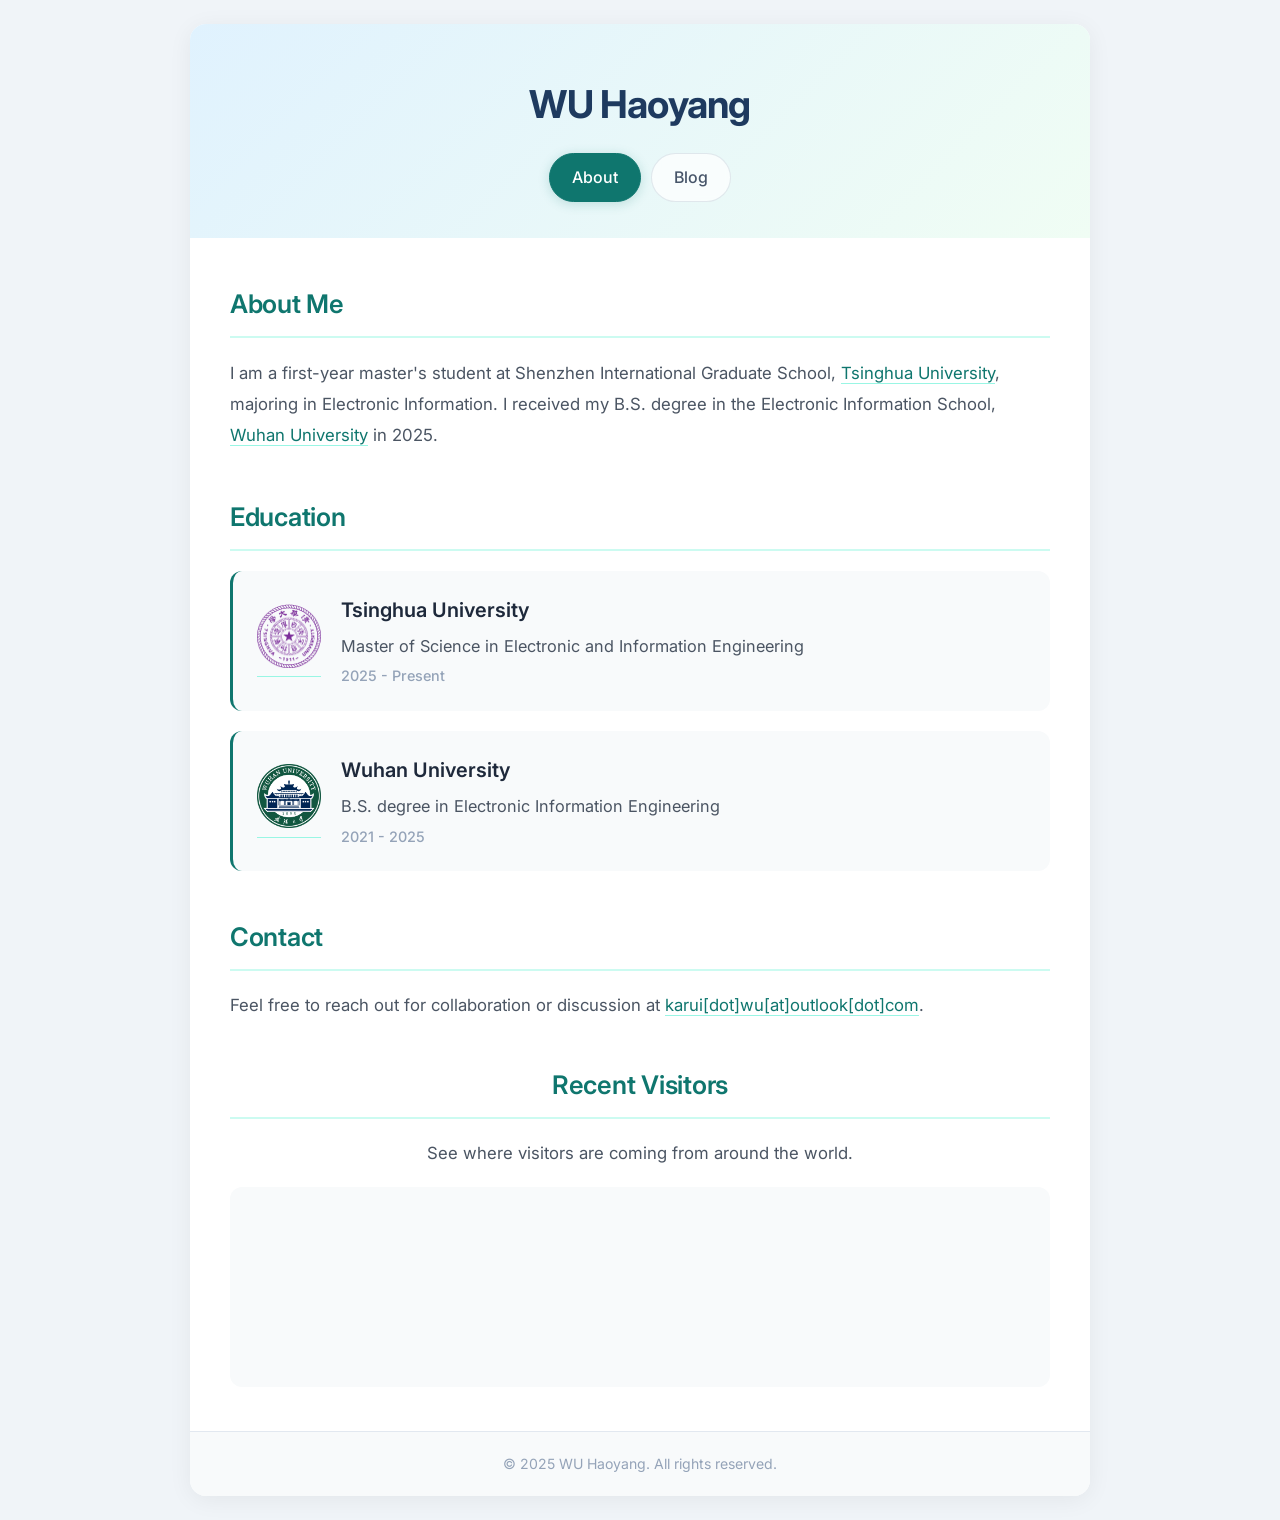
==== index.html @ d0c53f18 "Remove MISC page, fix visitor map to use map_v2.js Co-authored-by: KaruiWHY <136963146+KaruiWHY@user" ====
<!DOCTYPE html>
<html lang="en">
<head>
    <meta charset="UTF-8">
    <meta name="viewport" content="width=device-width, initial-scale=1.0">
    <meta name="description" content="WU Haoyang - Welcome to my website!">
    <title>WU Haoyang</title>
    <link rel="preconnect" href="https://fonts.googleapis.com">
    <link rel="preconnect" href="https://fonts.gstatic.com" crossorigin>
    <link href="https://fonts.googleapis.com/css2?family=Inter:wght@400;500;600;700&display=swap" rel="stylesheet">
    <link rel="stylesheet" href="styles.css">
</head>
<body>
    <div class="container">
        <header>
            <h1><a href="index.html" class="header-link">WU Haoyang</a></h1>
            <nav class="site-nav">
                <a href="index.html" class="active">About</a>
                <a href="blog.html">Blog</a>
            </nav>
        </header>

        <main>
            <section class="about">
                <h2>About Me</h2>
                <p>
                    I am a first-year master's student at Shenzhen International Graduate School, <a href="https://www.tsinghua.edu.cn/">Tsinghua University</a>, majoring in Electronic Information. 
                    I received my B.S. degree in the Electronic Information School, <a href="https://www.whu.edu.cn/">Wuhan University</a> in 2025.
                </p>
            </section>

            <section class="education">
                <h2>Education</h2>
                <div class="education-item">
                    <div class="edu-inner">
                        <a href="https://www.tsinghua.edu.cn/" target="_blank" rel="noopener noreferrer">
                            <img src="images/logo.png" alt="Tsinghua University logo" class="school-logo" />
                        </a>
                        <div class="edu-text">
                            <h3>Tsinghua University</h3>
                            <p class="degree">Master of Science in Electronic and Information Engineering</p>
                            <p class="date">2025 - Present</p>
                        </div>
                    </div>
                </div>
                <div class="education-item">
                    <div class="edu-inner">
                        <a href="https://www.whu.edu.cn/" target="_blank" rel="noopener noreferrer">
                            <img src="images/whu.png" alt="Wuhan University logo" class="school-logo" />
                        </a>
                        <div class="edu-text">
                            <h3>Wuhan University</h3>
                            <p class="degree">B.S. degree in Electronic Information Engineering</p>
                            <p class="date">2021 - 2025</p>
                        </div>
                    </div>
                </div>
            </section>

            <section class="contact">
                <h2>Contact</h2>
                <p>Feel free to reach out for collaboration or discussion at <a href="mailto:karui.wu@outlook.com">karui[dot]wu[at]outlook[dot]com</a>.</p>
            </section>

            <section class="visitor-map">
                <h2>Recent Visitors</h2>
                <p>See where visitors are coming from around the world.</p>
                <div class="map-container">
                    <script type="text/javascript" id="clustrmaps" src="//cdn.clustrmaps.com/map_v2.js?cl=ffffff&w=a&t=tt&d=EnGEj0zEbTMiQ1MwdxCOGHGLsCl2JYOJ3fNj7VDuNMI&co=0f766e&cmo=3acc3a&cmn=ff5353&ct=ffffff"></script>
                </div>
            </section>
        </main>

        <footer>
            <p>&copy; 2025 WU Haoyang. All rights reserved.</p>
        </footer>
    </div>
</body>
</html>
---- styles.css ----
/* Reset and base styles */
* {
    margin: 0;
    padding: 0;
    box-sizing: border-box;
}

body {
    font-family: 'Inter', 'Segoe UI', system-ui, -apple-system, sans-serif;
    line-height: 1.7;
    color: #374151;
    background: #f0f4f8;
    min-height: 100vh;
    padding: 24px;
}

.container {
    max-width: 900px;
    margin: 0 auto;
    background: #fff;
    border-radius: 16px;
    box-shadow: 0 4px 24px rgba(0, 0, 0, 0.06);
    overflow: hidden;
}

/* Header styles */
header {
    background: linear-gradient(135deg, #e0f2fe 0%, #f0fdf4 100%);
    color: #1e3a5f;
    padding: 48px 40px 36px;
    text-align: center;
}

header h1 {
    font-size: 2.4rem;
    margin-bottom: 8px;
    font-weight: 700;
    color: #1e3a5f;
    letter-spacing: -0.02em;
}

header .header-link {
    color: inherit;
    text-decoration: none;
}

/* Site navigation (header) */
.site-nav {
    margin-top: 16px;
    display: flex;
    gap: 10px;
    justify-content: center;
    align-items: center;
}

.site-nav a {
    display: inline-block;
    padding: 8px 18px;
    color: #475569;
    text-decoration: none;
    background: rgba(255,255,255,0.7);
    border: 1px solid rgba(148,163,184,0.25);
    border-radius: 999px;
    font-weight: 500;
    font-size: 0.95rem;
    transition: all 200ms ease;
    backdrop-filter: blur(4px);
}

.site-nav a:hover,
.site-nav a:focus {
    background: #fff;
    color: #0f766e;
    border-color: #99f6e4;
    box-shadow: 0 2px 8px rgba(15,118,110,0.1);
}

/* Active page style */
.site-nav a.active {
    background: #0f766e;
    color: #fff;
    border-color: #0f766e;
    box-shadow: 0 2px 12px rgba(15,118,110,0.2);
}

/* Make nav buttons a bit larger on wider screens */
@media (min-width: 900px) {
    .site-nav a {
        padding: 10px 22px;
        font-size: 1rem;
    }
}

header .subtitle {
    font-size: 1.1rem;
    color: #64748b;
}

/* Main content styles */
main {
    padding: 44px 40px;
}

section {
    margin-bottom: 44px;
}

section:last-child {
    margin-bottom: 0;
}

h2 {
    color: #0f766e;
    font-size: 1.6rem;
    margin-bottom: 20px;
    padding-bottom: 10px;
    border-bottom: 2px solid #ccfbf1;
    font-weight: 600;
    letter-spacing: -0.01em;
}

/* Links */
main a {
    color: #0f766e;
    text-decoration: none;
    border-bottom: 1px solid #99f6e4;
    transition: border-color 200ms ease, color 200ms ease;
}

main a:hover {
    color: #115e59;
    border-bottom-color: #0f766e;
}

/* About section */
.about p {
    font-size: 1.05rem;
    line-height: 1.85;
    color: #4b5563;
}

/* Education section */
.education-item {
    margin-bottom: 20px;
    padding: 22px 24px;
    background: #f8fafb;
    border-radius: 12px;
    border-left: 3px solid #0f766e;
    transition: box-shadow 200ms ease;
}

.education-item:hover {
    box-shadow: 0 2px 12px rgba(0,0,0,0.05);
}

.education-item:last-child {
    margin-bottom: 0;
}

.education-item h3 {
    color: #1e293b;
    font-size: 1.25rem;
    margin-bottom: 6px;
    font-weight: 600;
}

.education-item .degree {
    font-size: 1.02rem;
    color: #4b5563;
    margin-bottom: 4px;
}

.education-item .date {
    color: #94a3b8;
    font-size: 0.9rem;
    font-style: normal;
    font-weight: 500;
}

/* Layout for logo + text inside each education item */
.education-item .edu-inner {
    display: flex;
    align-items: center;
    gap: 20px;
}

.school-logo {
    width: 64px;
    height: 64px;
    object-fit: contain;
    border-radius: 10px;
    background: transparent;
    flex-shrink: 0;
}

/* Blog styles */
.blog .post {
    margin-bottom: 20px;
    padding: 22px 24px;
    background: #f8fafb;
    border-radius: 12px;
    border: 1px solid #e2e8f0;
    transition: box-shadow 200ms ease;
}

.blog .post:hover {
    box-shadow: 0 2px 12px rgba(0,0,0,0.05);
}

.post-title {
    font-size: 1.2rem;
    margin-bottom: 6px;
    font-weight: 600;
    color: #1e293b;
}

.post-date {
    color: #94a3b8;
    font-size: 0.88rem;
    margin-bottom: 12px;
    font-weight: 500;
}

.post-content {
    color: #4b5563;
    margin-bottom: 12px;
    line-height: 1.75;
}

.read-more {
    background: #0f766e;
    color: #fff;
    border: none;
    padding: 8px 16px;
    border-radius: 8px;
    cursor: pointer;
    font-size: 0.9rem;
    font-weight: 500;
    transition: background 200ms ease, box-shadow 200ms ease;
}

.read-more:hover {
    background: #115e59;
    box-shadow: 0 2px 8px rgba(15,118,110,0.2);
}

.post-full {
    margin-top: 14px;
    color: #374151;
    line-height: 1.75;
}

.edu-text h3 {
    margin-bottom: 6px;
}

/* Responsive tweaks */
@media (max-width: 480px) {
    .education-item .edu-inner {
        gap: 12px;
    }

    .school-logo {
        width: 48px;
        height: 48px;
    }
}

/* Contact section */
.contact p {
    font-size: 1.05rem;
    color: #4b5563;
}

/* Visitor map section */
.visitor-map {
    text-align: center;
}

.visitor-map p {
    font-size: 1.05rem;
    color: #4b5563;
    margin-bottom: 20px;
}

.map-container {
    display: flex;
    justify-content: center;
    align-items: center;
    padding: 16px;
    background: #f8fafb;
    border-radius: 12px;
    min-height: 200px;
}

/* Footer styles */
footer {
    background: #f8fafb;
    padding: 20px 40px;
    text-align: center;
    color: #94a3b8;
    font-size: 0.88rem;
    border-top: 1px solid #e2e8f0;
}

/* Responsive design */
@media (max-width: 768px) {
    body {
        padding: 12px;
    }

    header {
        padding: 36px 20px 28px;
    }

    header h1 {
        font-size: 1.9rem;
    }

    header .subtitle {
        font-size: 1rem;
    }

    main {
        padding: 28px 20px;
    }

    h2 {
        font-size: 1.4rem;
    }

    footer {
        padding: 18px 20px;
    }
}

@media (max-width: 480px) {
    header h1 {
        font-size: 1.6rem;
    }

    h2 {
        font-size: 1.25rem;
    }

    .about p,
    .contact p,
    .education-item .degree {
        font-size: 1rem;
    }
}
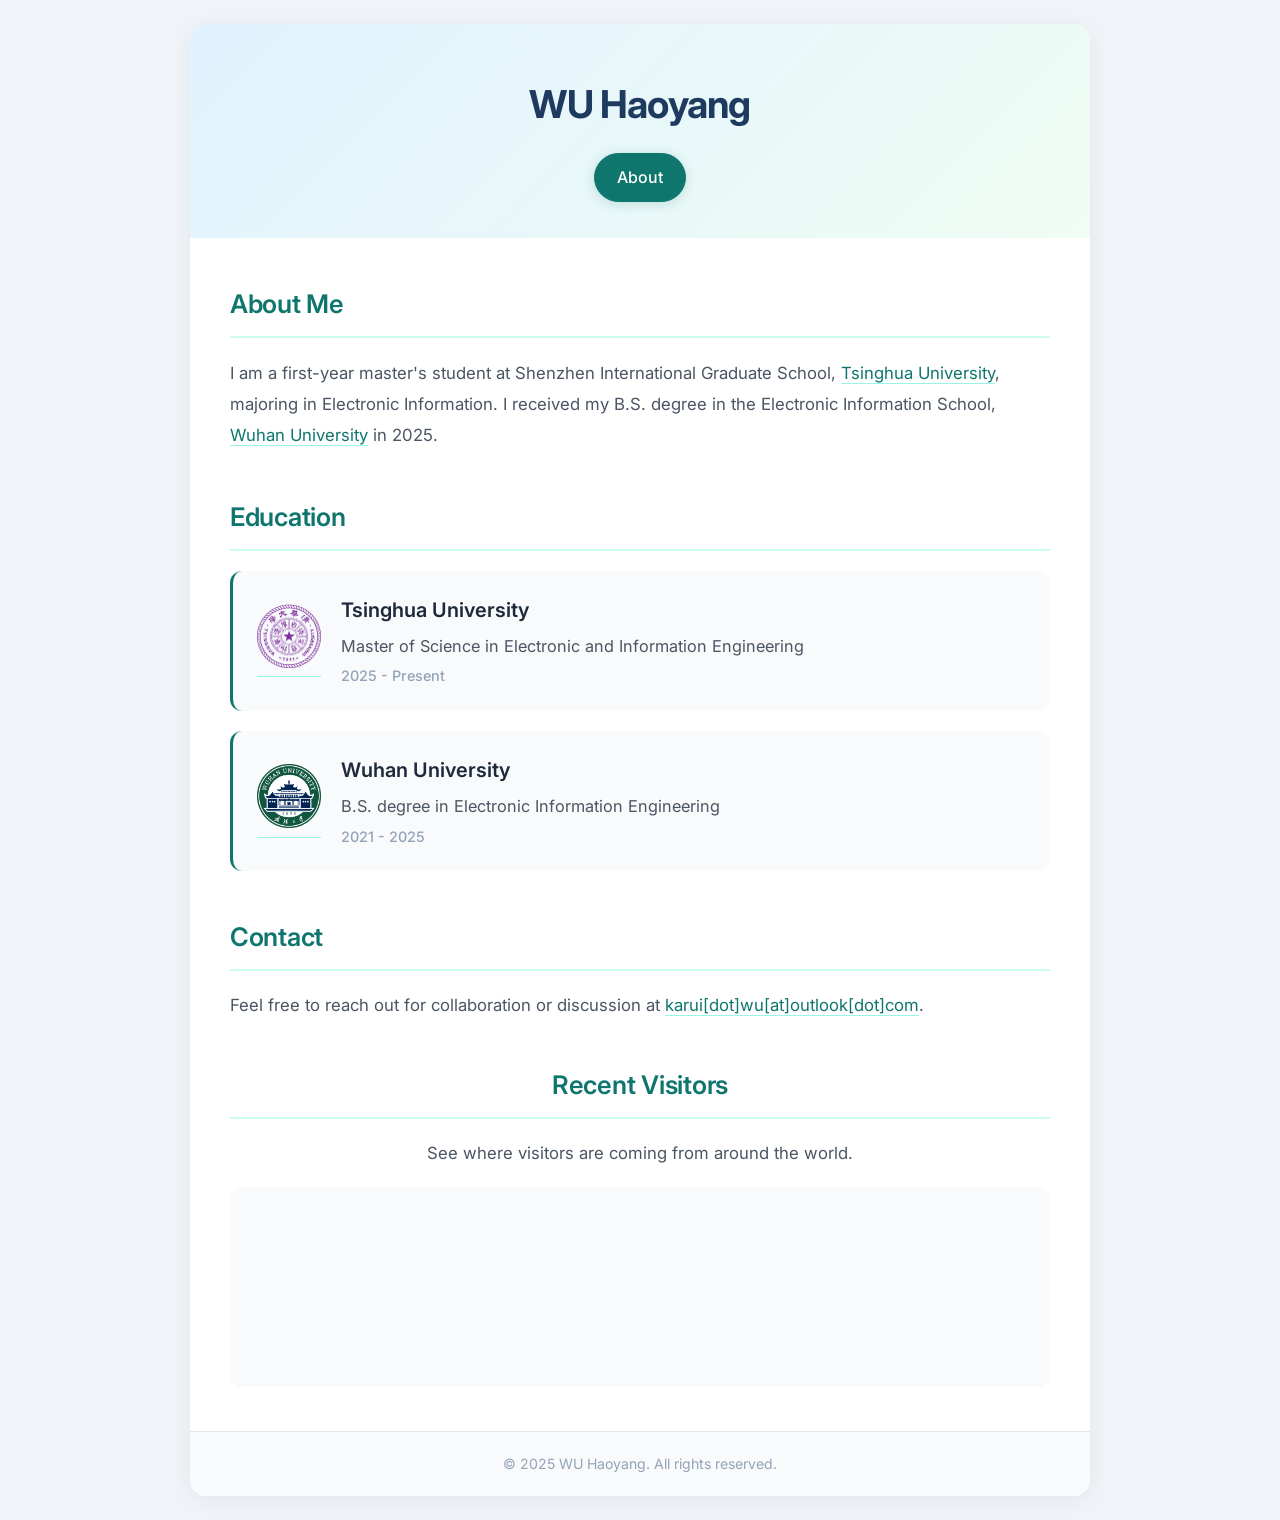
==== commit 30dd021b: "Comment out Blog link in navigation" ====
--- a/index.html
+++ b/index.html
@@ -16,7 +16,7 @@
             <h1><a href="index.html" class="header-link">WU Haoyang</a></h1>
             <nav class="site-nav">
                 <a href="index.html" class="active">About</a>
-                <a href="blog.html">Blog</a>
+                <!-- <a href="blog.html">Blog</a> -->
             </nav>
         </header>
 
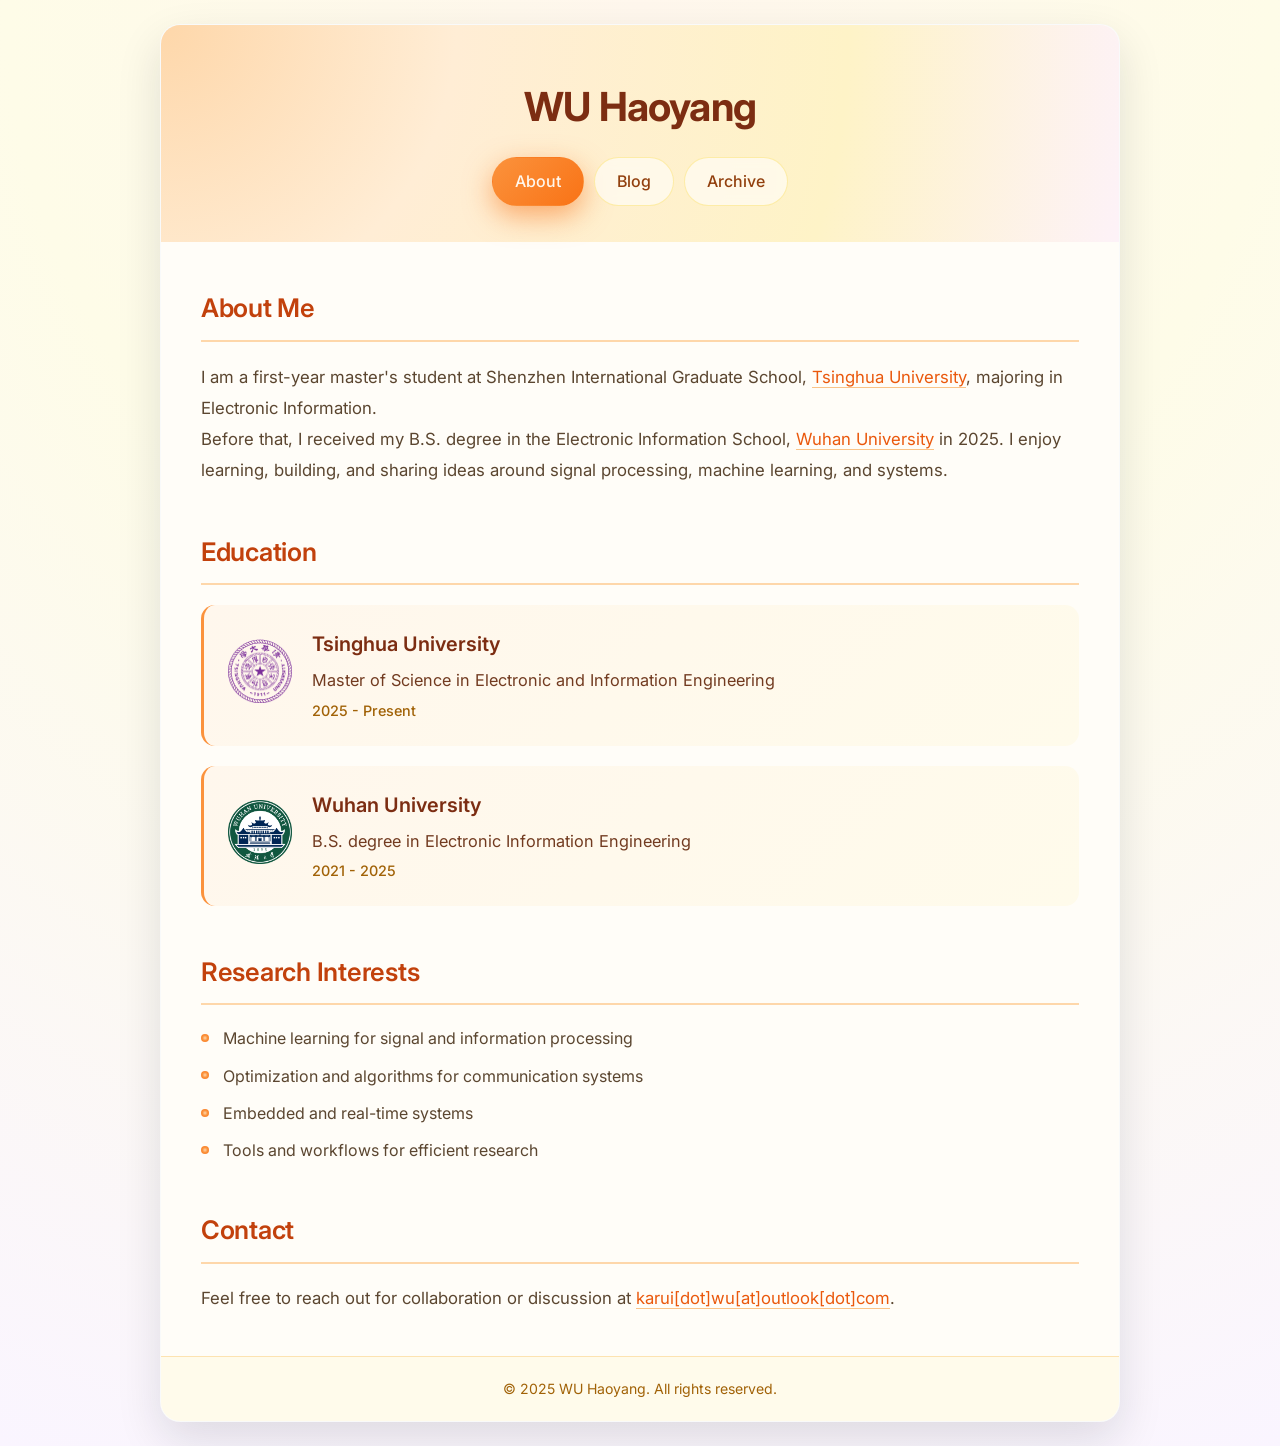
==== commit 5debcd82: "New style" ====
--- a/index.html
+++ b/index.html
@@ -3,7 +3,10 @@
 <head>
     <meta charset="UTF-8">
     <meta name="viewport" content="width=device-width, initial-scale=1.0">
-    <meta name="description" content="WU Haoyang - Welcome to my website!">
+    <meta name="description" content="WU Haoyang - personal homepage and blog, including education, research interests and notes.">
+    <meta name="keywords" content="WU Haoyang, Wu Haoyang, Tsinghua University, Wuhan University, electronic information, blog, research, notes">
+    <meta name="robots" content="index,follow">
+    <link rel="canonical" href="https://karuiwhy.github.io/">
     <title>WU Haoyang</title>
     <link rel="preconnect" href="https://fonts.googleapis.com">
     <link rel="preconnect" href="https://fonts.gstatic.com" crossorigin>
@@ -15,8 +18,9 @@
         <header>
             <h1><a href="index.html" class="header-link">WU Haoyang</a></h1>
             <nav class="site-nav">
-                <a href="index.html" class="active">About</a>
-                <!-- <a href="blog.html">Blog</a> -->
+                <a href="index.html">About</a>
+                <a href="blog.html">Blog</a>
+                <a href="#projects">Archive</a>
             </nav>
         </header>
 
@@ -24,8 +28,10 @@
             <section class="about">
                 <h2>About Me</h2>
                 <p>
-                    I am a first-year master's student at Shenzhen International Graduate School, <a href="https://www.tsinghua.edu.cn/">Tsinghua University</a>, majoring in Electronic Information. 
-                    I received my B.S. degree in the Electronic Information School, <a href="https://www.whu.edu.cn/">Wuhan University</a> in 2025.
+                    I am a first-year master's student at Shenzhen International Graduate School, <a href="https://www.tsinghua.edu.cn/">Tsinghua University</a>, majoring in Electronic Information.
+                </p>
+                <p>
+                    Before that, I received my B.S. degree in the Electronic Information School, <a href="https://www.whu.edu.cn/">Wuhan University</a> in 2025. I enjoy learning, building, and sharing ideas around signal processing, machine learning, and systems.
                 </p>
             </section>
 
@@ -33,7 +39,7 @@
                 <h2>Education</h2>
                 <div class="education-item">
                     <div class="edu-inner">
-                        <a href="https://www.tsinghua.edu.cn/" target="_blank" rel="noopener noreferrer">
+                        <a href="https://www.tsinghua.edu.cn/" target="_blank" rel="noopener noreferrer" class="logo-link">
                             <img src="images/logo.png" alt="Tsinghua University logo" class="school-logo" />
                         </a>
                         <div class="edu-text">
@@ -45,7 +51,7 @@
                 </div>
                 <div class="education-item">
                     <div class="edu-inner">
-                        <a href="https://www.whu.edu.cn/" target="_blank" rel="noopener noreferrer">
+                        <a href="https://www.whu.edu.cn/" target="_blank" rel="noopener noreferrer" class="logo-link">
                             <img src="images/whu.png" alt="Wuhan University logo" class="school-logo" />
                         </a>
                         <div class="edu-text">
@@ -57,17 +63,19 @@
                 </div>
             </section>
 
+            <section class="research">
+                <h2>Research Interests</h2>
+                <ul class="research-list">
+                    <li>Machine learning for signal and information processing</li>
+                    <li>Optimization and algorithms for communication systems</li>
+                    <li>Embedded and real-time systems</li>
+                    <li>Tools and workflows for efficient research</li>
+                </ul>
+            </section>
+
             <section class="contact">
                 <h2>Contact</h2>
                 <p>Feel free to reach out for collaboration or discussion at <a href="mailto:karui.wu@outlook.com">karui[dot]wu[at]outlook[dot]com</a>.</p>
-            </section>
-
-            <section class="visitor-map">
-                <h2>Recent Visitors</h2>
-                <p>See where visitors are coming from around the world.</p>
-                <div class="map-container">
-                    <script type="text/javascript" id="clustrmaps" src="//cdn.clustrmaps.com/map_v2.js?cl=ffffff&w=a&t=tt&d=EnGEj0zEbTMiQ1MwdxCOGHGLsCl2JYOJ3fNj7VDuNMI&co=0f766e&cmo=3acc3a&cmn=ff5353&ct=ffffff"></script>
-                </div>
             </section>
         </main>
 
@@ -75,5 +83,21 @@
             <p>&copy; 2025 WU Haoyang. All rights reserved.</p>
         </footer>
     </div>
+    <script>
+    // Highlight active header nav link based on current filename
+    (function(){
+        try{
+            const links = document.querySelectorAll('.site-nav a');
+            const current = (location.pathname.split('/').pop() || 'index.html').toLowerCase();
+            links.forEach(a => {
+                const href = (a.getAttribute('href') || '').split('/').pop().toLowerCase();
+                if (!href) return;
+                if (href === current || (href === 'index.html' && (current === '' || current === 'index.html'))) {
+                    a.classList.add('active');
+                }
+            });
+        }catch(e){/* ignore */}
+    })();
+    </script>
 </body>
 </html>
--- a/styles.css
+++ b/styles.css
@@ -8,34 +8,35 @@
 body {
     font-family: 'Inter', 'Segoe UI', system-ui, -apple-system, sans-serif;
     line-height: 1.7;
-    color: #374151;
-    background: #f0f4f8;
+    color: #3f3a37;
+    background: radial-gradient(circle at top, #fff7ed 0%, #fefce8 40%, #faf5ff 100%);
     min-height: 100vh;
     padding: 24px;
 }
 
 .container {
-    max-width: 900px;
+    max-width: 960px;
     margin: 0 auto;
-    background: #fff;
-    border-radius: 16px;
-    box-shadow: 0 4px 24px rgba(0, 0, 0, 0.06);
+    background: #fffdf8;
+    border-radius: 20px;
+    box-shadow: 0 18px 45px rgba(15, 23, 42, 0.12);
     overflow: hidden;
+    border: 1px solid rgba(248, 250, 252, 0.8);
 }
 
 /* Header styles */
 header {
-    background: linear-gradient(135deg, #e0f2fe 0%, #f0fdf4 100%);
-    color: #1e3a5f;
+    background: radial-gradient(circle at top left, #fed7aa 0%, #ffedd5 30%, #fef3c7 70%, #fdf2f8 100%);
+    color: #7c2d12;
     padding: 48px 40px 36px;
     text-align: center;
 }
 
 header h1 {
-    font-size: 2.4rem;
+    font-size: 2.5rem;
     margin-bottom: 8px;
     font-weight: 700;
-    color: #1e3a5f;
+    color: #7c2d12;
     letter-spacing: -0.02em;
 }
 
@@ -56,31 +57,32 @@
 .site-nav a {
     display: inline-block;
     padding: 8px 18px;
-    color: #475569;
+    color: #92400e;
     text-decoration: none;
-    background: rgba(255,255,255,0.7);
-    border: 1px solid rgba(148,163,184,0.25);
+    background: rgba(255, 252, 245, 0.7);
+    border: 1px solid rgba(253, 230, 138, 0.7);
     border-radius: 999px;
     font-weight: 500;
     font-size: 0.95rem;
-    transition: all 200ms ease;
-    backdrop-filter: blur(4px);
+    transition: transform 160ms ease, box-shadow 160ms ease, background-color 160ms ease, color 160ms ease, border-color 160ms ease;
+    backdrop-filter: blur(6px);
 }
 
 .site-nav a:hover,
 .site-nav a:focus {
-    background: #fff;
-    color: #0f766e;
-    border-color: #99f6e4;
-    box-shadow: 0 2px 8px rgba(15,118,110,0.1);
+    background: #fef3c7;
+    color: #c2410c;
+    border-color: #fdba74;
+    box-shadow: 0 8px 20px rgba(248, 171, 88, 0.35);
+    transform: translateY(-1px);
 }
 
 /* Active page style */
 .site-nav a.active {
-    background: #0f766e;
-    color: #fff;
-    border-color: #0f766e;
-    box-shadow: 0 2px 12px rgba(15,118,110,0.2);
+    background: linear-gradient(135deg, #fb923c, #f97316);
+    color: #fff7ed;
+    border-color: transparent;
+    box-shadow: 0 10px 28px rgba(248, 113, 22, 0.55);
 }
 
 /* Make nav buttons a bit larger on wider screens */
@@ -110,47 +112,84 @@
 }
 
 h2 {
-    color: #0f766e;
+    color: #c2410c;
     font-size: 1.6rem;
     margin-bottom: 20px;
     padding-bottom: 10px;
-    border-bottom: 2px solid #ccfbf1;
+    border-bottom: 2px solid #fed7aa;
     font-weight: 600;
     letter-spacing: -0.01em;
 }
 
 /* Links */
 main a {
-    color: #0f766e;
+    color: #ea580c;
     text-decoration: none;
-    border-bottom: 1px solid #99f6e4;
-    transition: border-color 200ms ease, color 200ms ease;
+    border-bottom: 1px solid rgba(248, 171, 88, 0.7);
+    transition: border-color 200ms ease, color 200ms ease, background-color 200ms ease;
 }
 
 main a:hover {
-    color: #115e59;
-    border-bottom-color: #0f766e;
+    color: #c2410c;
+    border-bottom-color: #ea580c;
+    background-color: rgba(254, 243, 199, 0.7);
+}
+
+/* Logo links (around university logos) should not have an underline line */
+.logo-link {
+    border-bottom: none;
+}
+
+.logo-link:hover {
+    border-bottom: none;
+    background-color: transparent;
 }
 
 /* About section */
 .about p {
     font-size: 1.05rem;
     line-height: 1.85;
-    color: #4b5563;
+    color: #5b4630;
+}
+
+/* Research section */
+.research-list {
+    list-style: none;
+    padding-left: 0;
+}
+
+.research-list li {
+    position: relative;
+    padding-left: 22px;
+    margin-bottom: 10px;
+    color: #5b4630;
+}
+
+.research-list li::before {
+    content: '';
+    position: absolute;
+    left: 0;
+    top: 0.55em;
+    width: 8px;
+    height: 8px;
+    border-radius: 999px;
+    background: radial-gradient(circle at center, #fed7aa 0%, #fb923c 45%, #f97316 100%);
 }
 
 /* Education section */
 .education-item {
     margin-bottom: 20px;
     padding: 22px 24px;
-    background: #f8fafb;
-    border-radius: 12px;
-    border-left: 3px solid #0f766e;
-    transition: box-shadow 200ms ease;
+    background: linear-gradient(135deg, #fff7ed, #fffbeb);
+    border-radius: 14px;
+    border-left: 3px solid #fb923c;
+    transition: box-shadow 200ms ease, transform 160ms ease, border-color 200ms ease;
 }
 
 .education-item:hover {
-    box-shadow: 0 2px 12px rgba(0,0,0,0.05);
+    box-shadow: 0 12px 28px rgba(248, 171, 88, 0.28);
+    transform: translateY(-2px);
+    border-left-color: #ea580c;
 }
 
 .education-item:last-child {
@@ -158,7 +197,7 @@
 }
 
 .education-item h3 {
-    color: #1e293b;
+    color: #7c2d12;
     font-size: 1.25rem;
     margin-bottom: 6px;
     font-weight: 600;
@@ -166,12 +205,12 @@
 
 .education-item .degree {
     font-size: 1.02rem;
-    color: #4b5563;
+    color: #723b20;
     margin-bottom: 4px;
 }
 
 .education-item .date {
-    color: #94a3b8;
+    color: #a16207;
     font-size: 0.9rem;
     font-style: normal;
     font-weight: 500;
@@ -194,54 +233,84 @@
 }
 
 /* Blog styles */
+.blog .blog-intro {
+    margin-bottom: 16px;
+    color: #6b4f34;
+    font-size: 0.98rem;
+}
+
 .blog .post {
     margin-bottom: 20px;
     padding: 22px 24px;
-    background: #f8fafb;
-    border-radius: 12px;
-    border: 1px solid #e2e8f0;
-    transition: box-shadow 200ms ease;
+    background: linear-gradient(135deg, #fffbeb, #fdf2f8);
+    border-radius: 14px;
+    border: 1px solid rgba(253, 224, 171, 0.9);
+    transition: box-shadow 200ms ease, transform 160ms ease, border-color 200ms ease;
 }
 
 .blog .post:hover {
-    box-shadow: 0 2px 12px rgba(0,0,0,0.05);
+    box-shadow: 0 14px 32px rgba(248, 171, 88, 0.35);
+    transform: translateY(-2px);
 }
 
 .post-title {
     font-size: 1.2rem;
     margin-bottom: 6px;
     font-weight: 600;
-    color: #1e293b;
+    color: #7c2d12;
 }
 
 .post-date {
-    color: #94a3b8;
+    color: #a16207;
     font-size: 0.88rem;
+    margin-bottom: 10px;
+    font-weight: 500;
+}
+
+.post-content {
+    color: #5b4630;
     margin-bottom: 12px;
-    font-weight: 500;
-}
-
-.post-content {
-    color: #4b5563;
-    margin-bottom: 12px;
-    line-height: 1.75;
+    line-height: 1.8;
+}
+
+.post-full {
+    margin-top: 14px;
+    color: #5b4630;
+    line-height: 1.8;
+}
+
+.post-tags {
+    margin-bottom: 10px;
+    display: flex;
+    flex-wrap: wrap;
+    gap: 6px;
+}
+
+.post-tag {
+    font-size: 0.78rem;
+    padding: 3px 9px;
+    border-radius: 999px;
+    background: rgba(254, 243, 199, 0.9);
+    color: #92400e;
+    border: 1px solid rgba(253, 224, 171, 0.9);
 }
 
 .read-more {
-    background: #0f766e;
-    color: #fff;
+    background: linear-gradient(135deg, #fb923c, #f97316);
+    color: #fff7ed;
     border: none;
     padding: 8px 16px;
-    border-radius: 8px;
+    border-radius: 999px;
     cursor: pointer;
     font-size: 0.9rem;
     font-weight: 500;
-    transition: background 200ms ease, box-shadow 200ms ease;
+    transition: background 200ms ease, box-shadow 200ms ease, transform 160ms ease;
 }
 
 .read-more:hover {
-    background: #115e59;
-    box-shadow: 0 2px 8px rgba(15,118,110,0.2);
+    background: linear-gradient(135deg, #f97316, #ea580c);
+    box-shadow: 0 10px 22px rgba(248, 113, 22, 0.45);
+    transform: translateY(-1px);
 }
 
 .post-full {
@@ -269,38 +338,27 @@
 /* Contact section */
 .contact p {
     font-size: 1.05rem;
-    color: #4b5563;
-}
-
-/* Visitor map section */
-.visitor-map {
-    text-align: center;
-}
-
-.visitor-map p {
-    font-size: 1.05rem;
-    color: #4b5563;
-    margin-bottom: 20px;
-}
-
+    color: #5b4630;
+}
+
+.social-links {
+    display: none;
+}
+
+.visitor-map,
+.visitor-map p,
 .map-container {
-    display: flex;
-    justify-content: center;
-    align-items: center;
-    padding: 16px;
-    background: #f8fafb;
-    border-radius: 12px;
-    min-height: 200px;
+    display: none;
 }
 
 /* Footer styles */
 footer {
-    background: #f8fafb;
+    background: #fffbeb;
     padding: 20px 40px;
     text-align: center;
-    color: #94a3b8;
+    color: #a16207;
     font-size: 0.88rem;
-    border-top: 1px solid #e2e8f0;
+    border-top: 1px solid rgba(253, 224, 171, 0.9);
 }
 
 /* Responsive design */
@@ -309,12 +367,17 @@
         padding: 12px;
     }
 
+    .container {
+        border-radius: 16px;
+        box-shadow: 0 14px 32px rgba(15, 23, 42, 0.16);
+    }
+
     header {
-        padding: 36px 20px 28px;
+        padding: 32px 20px 26px;
     }
 
     header h1 {
-        font-size: 1.9rem;
+        font-size: 2.1rem;
     }
 
     header .subtitle {
@@ -336,7 +399,7 @@
 
 @media (max-width: 480px) {
     header h1 {
-        font-size: 1.6rem;
+        font-size: 1.7rem;
     }
 
     h2 {
@@ -348,5 +411,13 @@
     .education-item .degree {
         font-size: 1rem;
     }
-}
-
+
+    .site-nav {
+        flex-wrap: wrap;
+    }
+
+    .site-nav a {
+        padding-inline: 14px;
+    }
+}
+
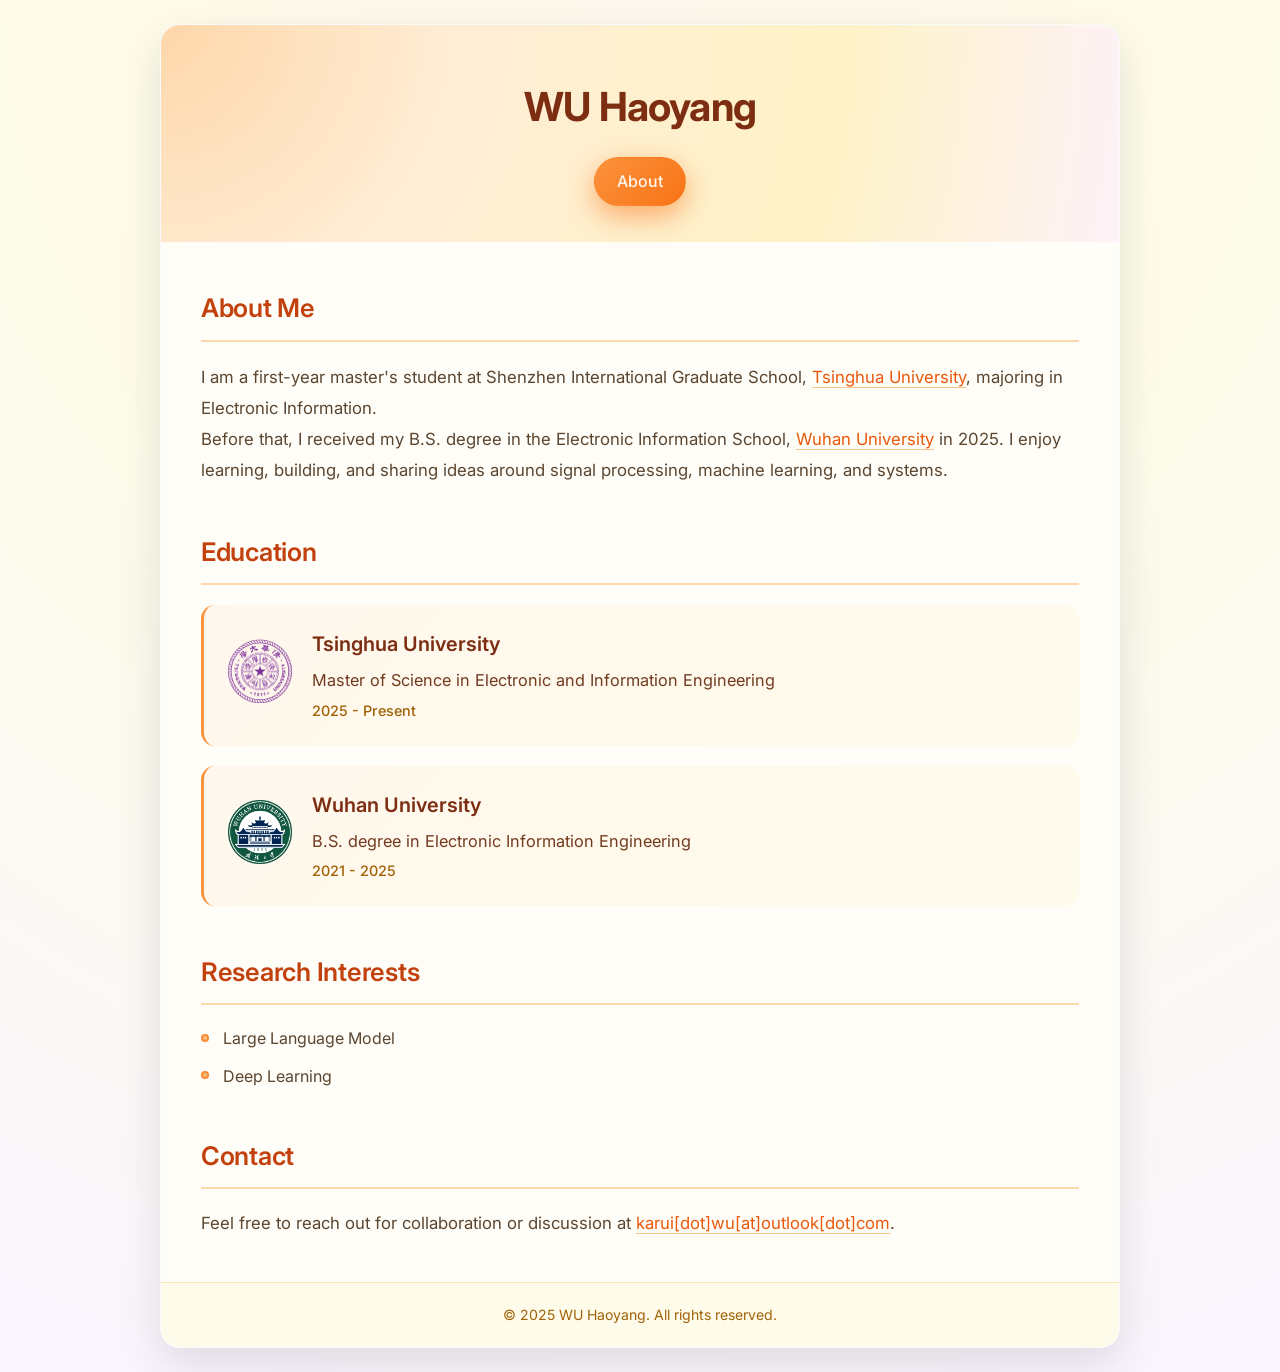
==== commit a260539c: "Update navigation links and research interests Commented out blog and archive links in the navigatio" ====
--- a/index.html
+++ b/index.html
@@ -19,8 +19,8 @@
             <h1><a href="index.html" class="header-link">WU Haoyang</a></h1>
             <nav class="site-nav">
                 <a href="index.html">About</a>
-                <a href="blog.html">Blog</a>
-                <a href="#projects">Archive</a>
+                <!-- <a href="blog.html">Blog</a> -->
+                <!-- <a href="#projects">Archive</a> -->
             </nav>
         </header>
 
@@ -66,10 +66,8 @@
             <section class="research">
                 <h2>Research Interests</h2>
                 <ul class="research-list">
-                    <li>Machine learning for signal and information processing</li>
-                    <li>Optimization and algorithms for communication systems</li>
-                    <li>Embedded and real-time systems</li>
-                    <li>Tools and workflows for efficient research</li>
+                    <li>Large Language Model</li>
+                    <li>Deep Learning</li>
                 </ul>
             </section>
 
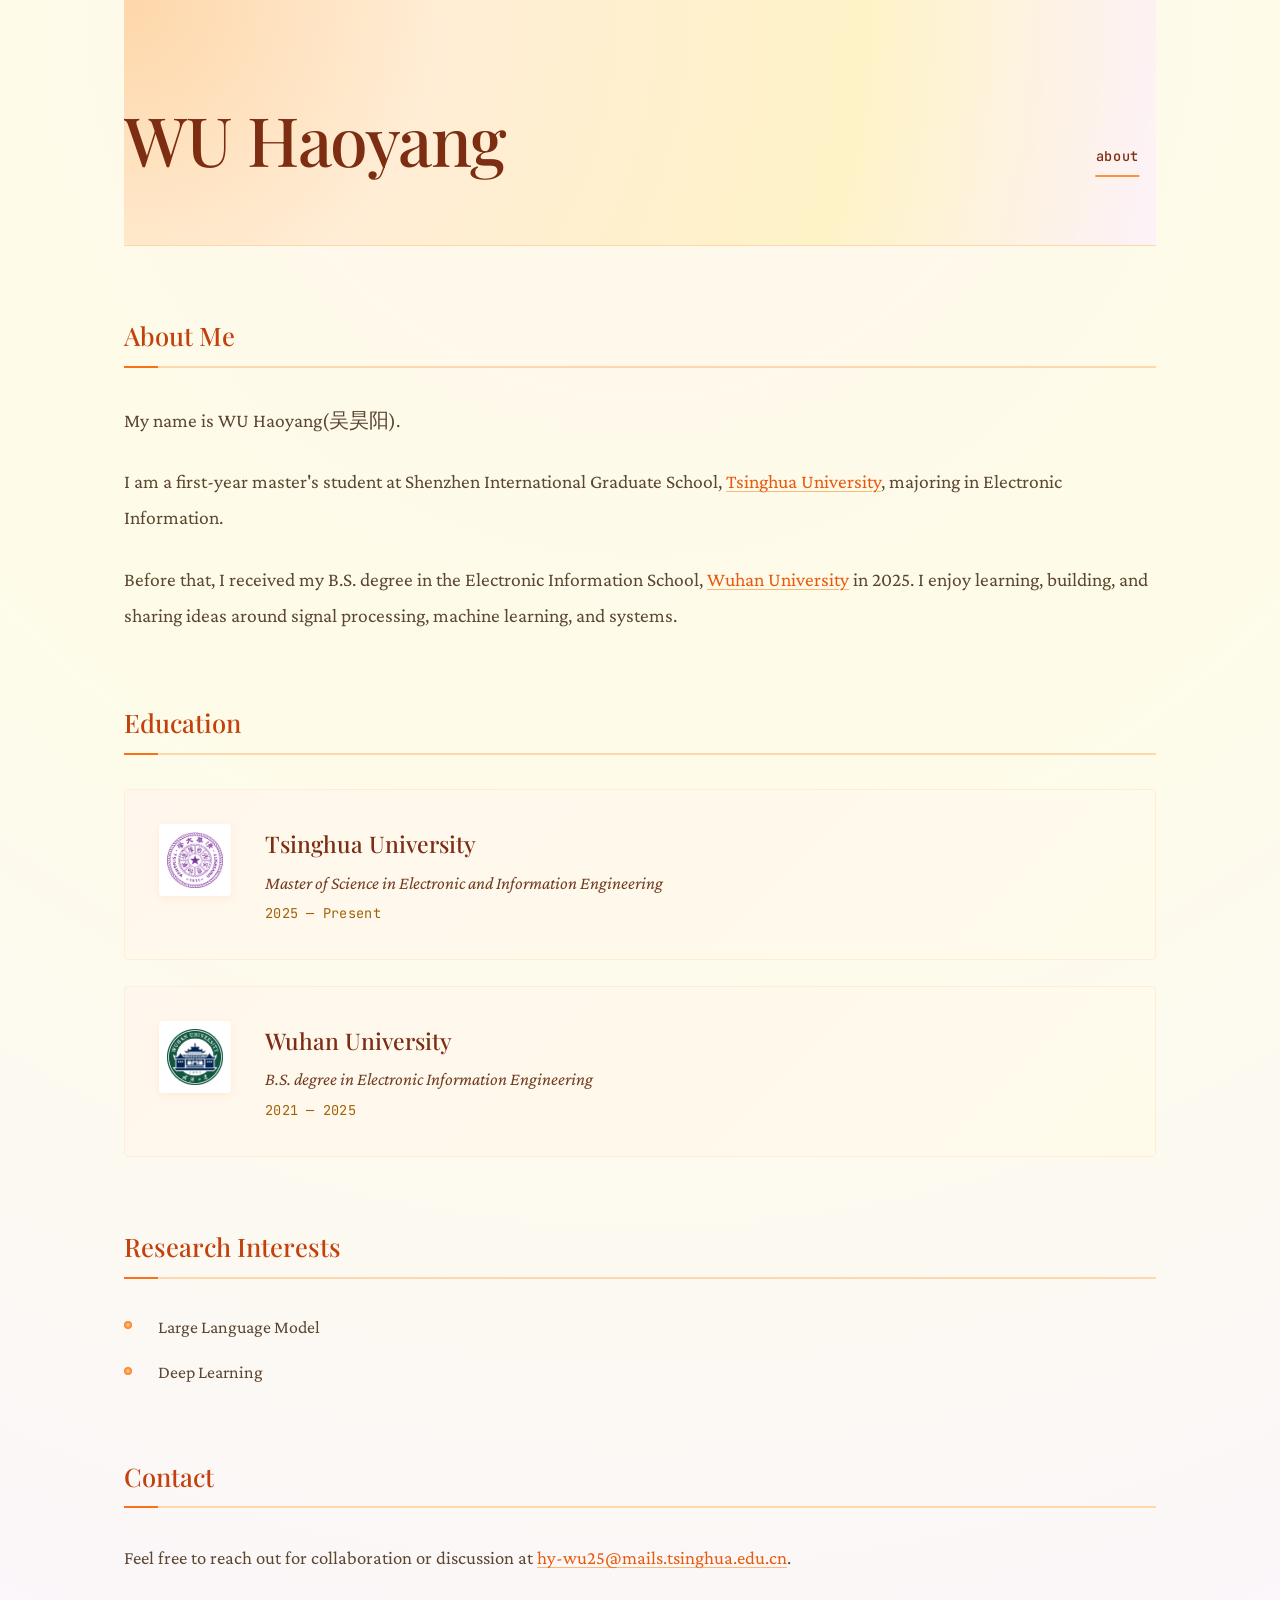
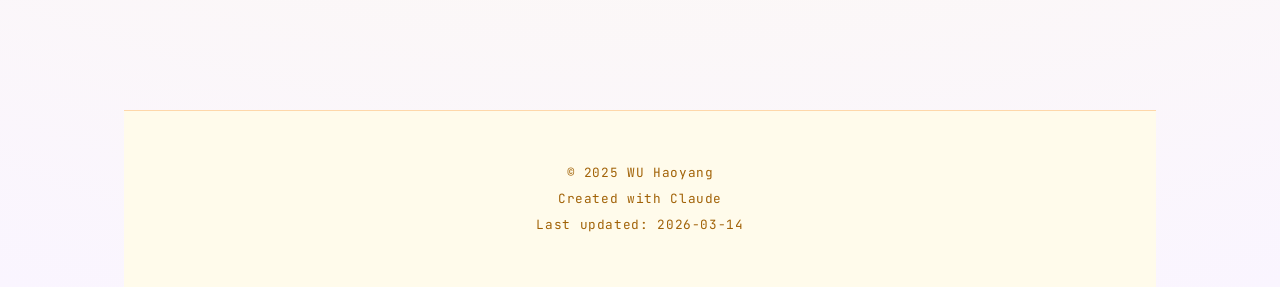
==== commit 219547eb: "Redesign UI with editorial monograph style - New typography: Playfair Display + Crimson Pro with Chi" ====
--- a/index.html
+++ b/index.html
@@ -4,29 +4,33 @@
     <meta charset="UTF-8">
     <meta name="viewport" content="width=device-width, initial-scale=1.0">
     <meta name="description" content="WU Haoyang - personal homepage and blog, including education, research interests and notes.">
-    <meta name="keywords" content="WU Haoyang, Wu Haoyang, Tsinghua University, Wuhan University, electronic information, blog, research, notes">
+    <meta name="keywords" content="WU Haoyang, Wu Haoyang, Tsinghua University, Wuhan University, electronic information">
     <meta name="robots" content="index,follow">
     <link rel="canonical" href="https://karuiwhy.github.io/">
     <title>WU Haoyang</title>
-    <link rel="preconnect" href="https://fonts.googleapis.com">
-    <link rel="preconnect" href="https://fonts.gstatic.com" crossorigin>
-    <link href="https://fonts.googleapis.com/css2?family=Inter:wght@400;500;600;700&display=swap" rel="stylesheet">
     <link rel="stylesheet" href="styles.css">
 </head>
 <body>
     <div class="container">
         <header>
-            <h1><a href="index.html" class="header-link">WU Haoyang</a></h1>
-            <nav class="site-nav">
-                <a href="index.html">About</a>
-                <!-- <a href="blog.html">Blog</a> -->
-                <!-- <a href="#projects">Archive</a> -->
-            </nav>
+            <div class="header-inner">
+                <div>
+                    <h1><a href="index.html" class="header-link">WU Haoyang</a></h1>
+                </div>
+                <nav class="site-nav">
+                    <a href="index.html">About</a>
+                    <!-- <a href="blog.html">Blog</a> -->
+                    <!-- <a href="#projects">Archive</a> -->
+                </nav>
+            </div>
         </header>
 
         <main>
             <section class="about">
                 <h2>About Me</h2>
+                <p>
+                    My name is WU Haoyang(吴昊阳).
+                </p>
                 <p>
                     I am a first-year master's student at Shenzhen International Graduate School, <a href="https://www.tsinghua.edu.cn/">Tsinghua University</a>, majoring in Electronic Information.
                 </p>
@@ -45,7 +49,7 @@
                         <div class="edu-text">
                             <h3>Tsinghua University</h3>
                             <p class="degree">Master of Science in Electronic and Information Engineering</p>
-                            <p class="date">2025 - Present</p>
+                            <p class="date">2025 &mdash; Present</p>
                         </div>
                     </div>
                 </div>
@@ -57,7 +61,7 @@
                         <div class="edu-text">
                             <h3>Wuhan University</h3>
                             <p class="degree">B.S. degree in Electronic Information Engineering</p>
-                            <p class="date">2021 - 2025</p>
+                            <p class="date">2021 &mdash; 2025</p>
                         </div>
                     </div>
                 </div>
@@ -73,12 +77,14 @@
 
             <section class="contact">
                 <h2>Contact</h2>
-                <p>Feel free to reach out for collaboration or discussion at <a href="mailto:karui.wu@outlook.com">karui[dot]wu[at]outlook[dot]com</a>.</p>
+                <p>Feel free to reach out for collaboration or discussion at <a href="mailto:hy-wu25@mails.tsinghua.edu.cn">hy-wu25@mails.tsinghua.edu.cn</a>.</p>
             </section>
         </main>
 
         <footer>
-            <p>&copy; 2025 WU Haoyang. All rights reserved.</p>
+            <p>&copy; 2025 WU Haoyang</p>
+            <p>Created with <a href="https://www.claude.com/"></a>Claude</a></p>
+            <p>Last updated: 2026-03-14</p>
         </footer>
     </div>
     <script>
--- a/styles.css
+++ b/styles.css
@@ -1,423 +1,755 @@
-/* Reset and base styles */
-* {
-    margin: 0;
-    padding: 0;
-    box-sizing: border-box;
-}
+/* ═══════════════════════════════════════════════════════════════════════════
+   Editorial Monograph - A Refined Academic Portfolio
+   Typography: Playfair Display + Crimson Pro
+   Palette: Warm Orange, Cream Paper
+   ═══════════════════════════════════════════════════════════════════════════ */
+
+@import url('https://fonts.googleapis.com/css2?family=Playfair+Display:ital,wght@0,400;0,500;0,600;0,700;1,400;1,500&family=Crimson+Pro:ital,wght@0,300;0,400;0,500;0,600;1,300;1,400;1,500&family=JetBrains+Mono:wght@400;500&display=swap');
+
+:root {
+  /* Warm orange palette */
+  --orange-900: #7c2d12;
+  --orange-800: #9a3412;
+  --orange-700: #c2410c;
+  --orange-600: #ea580c;
+  --orange-500: #f97316;
+  --orange-400: #fb923c;
+  --orange-300: #fdba74;
+  --orange-200: #fed7aa;
+  --orange-100: #ffedd5;
+
+  /* Brown text tones */
+  --brown-900: #5b4630;
+  --brown-800: #6b4f34;
+  --brown-700: #723b20;
+  --brown-600: #8b5a2b;
+
+  /* Cream paper tones */
+  --paper: #fffdf8;
+  --paper-warm: #fff7ed;
+  --paper-cream: #fffbeb;
+  --paper-rose: #fdf2f8;
+
+  /* Semantic */
+  --text-primary: var(--brown-900);
+  --text-secondary: var(--brown-800);
+  --text-muted: #a16207;
+  --accent: var(--orange-500);
+  --accent-light: var(--orange-300);
+
+  /* Spacing scale */
+  --space-xs: 0.25rem;
+  --space-sm: 0.5rem;
+  --space-md: 1rem;
+  --space-lg: 1.5rem;
+  --space-xl: 2rem;
+  --space-2xl: 3rem;
+  --space-3xl: 4rem;
+  --space-4xl: 6rem;
+
+  /* Typography */
+  --font-display: 'Playfair Display', 'SimSun', '宋体', Georgia, 'Times New Roman', serif;
+  --font-body: 'Crimson Pro', 'KaiTi', '楷体', 'SimSun', '宋体', Georgia, serif;
+  --font-mono: 'JetBrains Mono', 'Consolas', monospace;
+
+  /* Transitions */
+  --ease-out: cubic-bezier(0.16, 1, 0.3, 1);
+  --ease-in-out: cubic-bezier(0.65, 0, 0.35, 1);
+}
+
+/* Reset */
+*, *::before, *::after {
+  margin: 0;
+  padding: 0;
+  box-sizing: border-box;
+}
+
+html {
+  scroll-behavior: smooth;
+  font-size: 17px;
+}
+
+@media (max-width: 768px) {
+  html { font-size: 16px; }
+}
+
+/* ═══════════════════════════════════════════════════════════════════════════
+   Base & Layout
+   ═══════════════════════════════════════════════════════════════════════════ */
 
 body {
-    font-family: 'Inter', 'Segoe UI', system-ui, -apple-system, sans-serif;
-    line-height: 1.7;
-    color: #3f3a37;
-    background: radial-gradient(circle at top, #fff7ed 0%, #fefce8 40%, #faf5ff 100%);
-    min-height: 100vh;
-    padding: 24px;
+  font-family: var(--font-body);
+  font-weight: 400;
+  line-height: 1.7;
+  color: var(--text-primary);
+  background: radial-gradient(circle at top, #fff7ed 0%, #fefce8 40%, #faf5ff 100%);
+  min-height: 100vh;
 }
 
 .container {
-    max-width: 960px;
-    margin: 0 auto;
-    background: #fffdf8;
-    border-radius: 20px;
-    box-shadow: 0 18px 45px rgba(15, 23, 42, 0.12);
-    overflow: hidden;
-    border: 1px solid rgba(248, 250, 252, 0.8);
-}
-
-/* Header styles */
+  max-width: 1100px;
+  margin: 0 auto;
+  padding: 0 var(--space-xl);
+}
+
+/* ═══════════════════════════════════════════════════════════════════════════
+   Header - Hero Style
+   ═══════════════════════════════════════════════════════════════════════════ */
+
 header {
-    background: radial-gradient(circle at top left, #fed7aa 0%, #ffedd5 30%, #fef3c7 70%, #fdf2f8 100%);
-    color: #7c2d12;
-    padding: 48px 40px 36px;
-    text-align: center;
+  position: relative;
+  padding: var(--space-4xl) 0 var(--space-3xl);
+  border-bottom: 1px solid var(--orange-200);
+  overflow: hidden;
+  background: radial-gradient(circle at top left, #fed7aa 0%, #ffedd5 30%, #fef3c7 70%, #fdf2f8 100%);
+}
+
+header::before {
+  content: '';
+  position: absolute;
+  top: 0;
+  left: 0;
+  right: 0;
+  bottom: 0;
+  background: transparent;
+  pointer-events: none;
+}
+
+.header-inner {
+  position: relative;
+  display: grid;
+  grid-template-columns: 1fr auto;
+  gap: var(--space-xl);
+  align-items: end;
+}
+
+@media (max-width: 640px) {
+  .header-inner {
+    grid-template-columns: 1fr;
+    gap: var(--space-lg);
+  }
 }
 
 header h1 {
-    font-size: 2.5rem;
-    margin-bottom: 8px;
-    font-weight: 700;
-    color: #7c2d12;
-    letter-spacing: -0.02em;
+  font-family: var(--font-display);
+  font-size: clamp(2.5rem, 6vw, 4rem);
+  font-weight: 500;
+  letter-spacing: -0.02em;
+  color: var(--orange-900);
+  line-height: 1.1;
 }
 
 header .header-link {
-    color: inherit;
-    text-decoration: none;
-}
-
-/* Site navigation (header) */
+  color: inherit;
+  text-decoration: none;
+  position: relative;
+  display: inline-block;
+}
+
+header .header-link::after {
+  content: '';
+  position: absolute;
+  bottom: 0.1em;
+  left: 0;
+  width: 0;
+  height: 2px;
+  background: var(--orange-500);
+  transition: width 0.4s var(--ease-out);
+}
+
+header .header-link:hover::after {
+  width: 100%;
+}
+
+.header-subtitle {
+  font-family: var(--font-mono);
+  font-size: 0.75rem;
+  letter-spacing: 0.15em;
+  text-transform: uppercase;
+  color: var(--text-muted);
+  margin-top: var(--space-md);
+}
+
+/* Navigation */
 .site-nav {
-    margin-top: 16px;
-    display: flex;
-    gap: 10px;
-    justify-content: center;
-    align-items: center;
+  display: flex;
+  gap: var(--space-xs);
+  align-items: center;
 }
 
 .site-nav a {
-    display: inline-block;
-    padding: 8px 18px;
-    color: #92400e;
-    text-decoration: none;
-    background: rgba(255, 252, 245, 0.7);
-    border: 1px solid rgba(253, 230, 138, 0.7);
-    border-radius: 999px;
-    font-weight: 500;
-    font-size: 0.95rem;
-    transition: transform 160ms ease, box-shadow 160ms ease, background-color 160ms ease, color 160ms ease, border-color 160ms ease;
-    backdrop-filter: blur(6px);
-}
-
-.site-nav a:hover,
-.site-nav a:focus {
-    background: #fef3c7;
-    color: #c2410c;
-    border-color: #fdba74;
-    box-shadow: 0 8px 20px rgba(248, 171, 88, 0.35);
-    transform: translateY(-1px);
-}
-
-/* Active page style */
+  font-family: var(--font-mono);
+  font-size: 0.8rem;
+  font-weight: 500;
+  letter-spacing: 0.05em;
+  text-transform: lowercase;
+  color: var(--text-secondary);
+  text-decoration: none;
+  padding: var(--space-sm) var(--space-md);
+  position: relative;
+  transition: color 0.25s ease;
+}
+
+.site-nav a::before {
+  content: '';
+  position: absolute;
+  bottom: 0;
+  left: 50%;
+  width: 0;
+  height: 1px;
+  background: var(--orange-400);
+  transform: translateX(-50%);
+  transition: width 0.3s var(--ease-out);
+}
+
+.site-nav a:hover {
+  color: var(--orange-900);
+}
+
+.site-nav a:hover::before {
+  width: calc(100% - var(--space-md) * 2);
+}
+
 .site-nav a.active {
-    background: linear-gradient(135deg, #fb923c, #f97316);
-    color: #fff7ed;
-    border-color: transparent;
-    box-shadow: 0 10px 28px rgba(248, 113, 22, 0.55);
-}
-
-/* Make nav buttons a bit larger on wider screens */
-@media (min-width: 900px) {
-    .site-nav a {
-        padding: 10px 22px;
-        font-size: 1rem;
-    }
-}
-
-header .subtitle {
-    font-size: 1.1rem;
-    color: #64748b;
-}
-
-/* Main content styles */
+  color: var(--orange-900);
+}
+
+.site-nav a.active::before {
+  width: calc(100% - var(--space-md) * 2);
+  height: 2px;
+}
+
+@media (max-width: 640px) {
+  .site-nav {
+    flex-wrap: wrap;
+    justify-content: flex-start;
+  }
+}
+
+/* ═══════════════════════════════════════════════════════════════════════════
+   Main Content
+   ═══════════════════════════════════════════════════════════════════════════ */
+
 main {
-    padding: 44px 40px;
+  padding: var(--space-3xl) 0;
 }
 
 section {
-    margin-bottom: 44px;
-}
-
-section:last-child {
-    margin-bottom: 0;
+  margin-bottom: var(--space-3xl);
+  opacity: 0;
+  transform: translateY(20px);
+  animation: fadeUp 0.6s var(--ease-out) forwards;
+}
+
+section:nth-child(1) { animation-delay: 0.1s; }
+section:nth-child(2) { animation-delay: 0.2s; }
+section:nth-child(3) { animation-delay: 0.3s; }
+section:nth-child(4) { animation-delay: 0.4s; }
+
+@keyframes fadeUp {
+  to {
+    opacity: 1;
+    transform: translateY(0);
+  }
+}
+
+@media (prefers-reduced-motion: reduce) {
+  section {
+    opacity: 1;
+    transform: none;
+    animation: none;
+  }
 }
 
 h2 {
-    color: #c2410c;
-    font-size: 1.6rem;
-    margin-bottom: 20px;
-    padding-bottom: 10px;
-    border-bottom: 2px solid #fed7aa;
-    font-weight: 600;
-    letter-spacing: -0.01em;
-}
-
-/* Links */
+  font-family: var(--font-display);
+  font-size: 1.5rem;
+  font-weight: 500;
+  color: var(--orange-700);
+  margin-bottom: var(--space-xl);
+  padding-bottom: var(--space-sm);
+  border-bottom: 2px solid var(--orange-200);
+  position: relative;
+}
+
+h2::after {
+  content: '';
+  position: absolute;
+  bottom: -2px;
+  left: 0;
+  width: 2rem;
+  height: 2px;
+  background: var(--orange-500);
+}
+
+/* Links in content */
 main a {
-    color: #ea580c;
-    text-decoration: none;
-    border-bottom: 1px solid rgba(248, 171, 88, 0.7);
-    transition: border-color 200ms ease, color 200ms ease, background-color 200ms ease;
+  color: var(--orange-600);
+  text-decoration: underline;
+  text-decoration-color: var(--orange-300);
+  text-underline-offset: 0.15em;
+  text-decoration-thickness: 1px;
+  transition: all 0.2s ease;
 }
 
 main a:hover {
-    color: #c2410c;
-    border-bottom-color: #ea580c;
-    background-color: rgba(254, 243, 199, 0.7);
-}
-
-/* Logo links (around university logos) should not have an underline line */
+  color: var(--orange-700);
+  text-decoration-color: var(--orange-500);
+  text-decoration-thickness: 2px;
+  background-color: rgba(254, 243, 199, 0.5);
+}
+
+/* ═══════════════════════════════════════════════════════════════════════════
+   About Section
+   ═══════════════════════════════════════════════════════════════════════════ */
+
+.about p {
+  font-size: 1.15rem;
+  line-height: 1.85;
+  color: var(--brown-900);
+}
+
+.about p + p {
+  margin-top: var(--space-lg);
+}
+
+/* ═══════════════════════════════════════════════════════════════════════════
+   Education Section - Card Style
+   ═══════════════════════════════════════════════════════════════════════════ */
+
+.education-item {
+  position: relative;
+  padding: var(--space-xl);
+  margin-bottom: var(--space-lg);
+  background: linear-gradient(135deg, var(--paper-warm), var(--paper-cream));
+  border: 1px solid var(--orange-100);
+  border-radius: 4px;
+  transition: all 0.3s var(--ease-out);
+}
+
+.education-item::before {
+  content: '';
+  position: absolute;
+  left: 0;
+  top: 0;
+  bottom: 0;
+  width: 3px;
+  background: linear-gradient(180deg, var(--orange-400), var(--orange-300));
+  border-radius: 4px 0 0 4px;
+  opacity: 0;
+  transition: opacity 0.3s ease;
+}
+
+.education-item:hover {
+  border-color: var(--orange-200);
+  box-shadow: 0 12px 28px rgba(248, 171, 88, 0.28);
+  transform: translateX(4px);
+}
+
+.education-item:hover::before {
+  opacity: 1;
+}
+
+.education-item:last-child {
+  margin-bottom: 0;
+}
+
+.edu-inner {
+  display: flex;
+  align-items: flex-start;
+  gap: var(--space-xl);
+}
+
+@media (max-width: 480px) {
+  .edu-inner {
+    flex-direction: column;
+    gap: var(--space-md);
+  }
+}
+
 .logo-link {
-    border-bottom: none;
-}
-
-.logo-link:hover {
-    border-bottom: none;
-    background-color: transparent;
-}
-
-/* About section */
-.about p {
-    font-size: 1.05rem;
-    line-height: 1.85;
-    color: #5b4630;
-}
-
-/* Research section */
+  flex-shrink: 0;
+  text-decoration: none !important;
+}
+
+.school-logo {
+  width: 72px;
+  height: 72px;
+  object-fit: contain;
+  border-radius: 4px;
+  background: white;
+  padding: 8px;
+  box-shadow: 0 2px 8px rgba(248, 171, 88, 0.15);
+  transition: transform 0.3s var(--ease-out);
+}
+
+.education-item:hover .school-logo {
+  transform: scale(1.05);
+}
+
+.edu-text h3 {
+  font-family: var(--font-display);
+  font-size: 1.35rem;
+  font-weight: 500;
+  color: var(--orange-900);
+  margin-bottom: var(--space-xs);
+}
+
+.edu-text .degree {
+  font-size: 1.05rem;
+  color: var(--brown-700);
+  margin-bottom: var(--space-xs);
+  font-style: italic;
+}
+
+.edu-text .date {
+  font-family: var(--font-mono);
+  font-size: 0.8rem;
+  color: #a16207;
+  letter-spacing: 0.02em;
+}
+
+/* ═══════════════════════════════════════════════════════════════════════════
+   Research Section - List Style
+   ═══════════════════════════════════════════════════════════════════════════ */
+
 .research-list {
-    list-style: none;
-    padding-left: 0;
+  list-style: none;
+  display: grid;
+  gap: var(--space-md);
 }
 
 .research-list li {
-    position: relative;
-    padding-left: 22px;
-    margin-bottom: 10px;
-    color: #5b4630;
+  position: relative;
+  padding-left: var(--space-xl);
+  font-size: 1.05rem;
+  color: var(--brown-900);
+  line-height: 1.6;
 }
 
 .research-list li::before {
-    content: '';
-    position: absolute;
-    left: 0;
-    top: 0.55em;
-    width: 8px;
-    height: 8px;
-    border-radius: 999px;
-    background: radial-gradient(circle at center, #fed7aa 0%, #fb923c 45%, #f97316 100%);
-}
-
-/* Education section */
-.education-item {
-    margin-bottom: 20px;
-    padding: 22px 24px;
-    background: linear-gradient(135deg, #fff7ed, #fffbeb);
-    border-radius: 14px;
-    border-left: 3px solid #fb923c;
-    transition: box-shadow 200ms ease, transform 160ms ease, border-color 200ms ease;
-}
-
-.education-item:hover {
-    box-shadow: 0 12px 28px rgba(248, 171, 88, 0.28);
-    transform: translateY(-2px);
-    border-left-color: #ea580c;
-}
-
-.education-item:last-child {
-    margin-bottom: 0;
-}
-
-.education-item h3 {
-    color: #7c2d12;
-    font-size: 1.25rem;
-    margin-bottom: 6px;
-    font-weight: 600;
-}
-
-.education-item .degree {
-    font-size: 1.02rem;
-    color: #723b20;
-    margin-bottom: 4px;
-}
-
-.education-item .date {
-    color: #a16207;
-    font-size: 0.9rem;
-    font-style: normal;
-    font-weight: 500;
-}
-
-/* Layout for logo + text inside each education item */
-.education-item .edu-inner {
-    display: flex;
-    align-items: center;
-    gap: 20px;
-}
-
-.school-logo {
-    width: 64px;
-    height: 64px;
-    object-fit: contain;
-    border-radius: 10px;
-    background: transparent;
-    flex-shrink: 0;
-}
-
-/* Blog styles */
-.blog .blog-intro {
-    margin-bottom: 16px;
-    color: #6b4f34;
-    font-size: 0.98rem;
-}
-
-.blog .post {
-    margin-bottom: 20px;
-    padding: 22px 24px;
-    background: linear-gradient(135deg, #fffbeb, #fdf2f8);
-    border-radius: 14px;
-    border: 1px solid rgba(253, 224, 171, 0.9);
-    transition: box-shadow 200ms ease, transform 160ms ease, border-color 200ms ease;
-}
-
-.blog .post:hover {
-    box-shadow: 0 14px 32px rgba(248, 171, 88, 0.35);
-    transform: translateY(-2px);
+  content: '';
+  position: absolute;
+  left: 0;
+  top: 0.5em;
+  width: 8px;
+  height: 8px;
+  background: radial-gradient(circle at center, var(--orange-200) 0%, var(--orange-400) 45%, var(--orange-500) 100%);
+  border-radius: 50%;
+}
+
+.research-list li:last-child::after {
+  display: none;
+}
+
+/* ═══════════════════════════════════════════════════════════════════════════
+   Contact Section
+   ═══════════════════════════════════════════════════════════════════════════ */
+
+.contact p {
+  font-size: 1.1rem;
+  color: var(--brown-900);
+}
+
+/* ═══════════════════════════════════════════════════════════════════════════
+   Blog Section
+   ═══════════════════════════════════════════════════════════════════════════ */
+
+.blog-intro {
+  font-size: 1.1rem;
+  color: var(--brown-800);
+  font-style: italic;
+  margin-bottom: var(--space-xl);
+}
+
+.post {
+  position: relative;
+  padding: var(--space-xl);
+  margin-bottom: var(--space-lg);
+  background: linear-gradient(135deg, var(--paper-cream), var(--paper-rose));
+  border: 1px solid rgba(253, 224, 171, 0.9);
+  border-radius: 4px;
+  transition: all 0.3s var(--ease-out);
+}
+
+.post:hover {
+  border-color: var(--orange-200);
+  box-shadow: 0 14px 32px rgba(248, 171, 88, 0.35);
+}
+
+.post:last-child {
+  margin-bottom: 0;
 }
 
 .post-title {
-    font-size: 1.2rem;
-    margin-bottom: 6px;
-    font-weight: 600;
-    color: #7c2d12;
+  font-family: var(--font-display);
+  font-size: 1.4rem;
+  font-weight: 500;
+  color: var(--orange-900);
+  margin-bottom: var(--space-xs);
+  transition: color 0.2s ease;
+}
+
+.post:hover .post-title {
+  color: var(--orange-700);
 }
 
 .post-date {
-    color: #a16207;
-    font-size: 0.88rem;
-    margin-bottom: 10px;
-    font-weight: 500;
+  font-family: var(--font-mono);
+  font-size: 0.75rem;
+  letter-spacing: 0.05em;
+  color: #a16207;
+  margin-bottom: var(--space-md);
+}
+
+.post-tags {
+  display: flex;
+  flex-wrap: wrap;
+  gap: var(--space-sm);
+  margin-bottom: var(--space-md);
+}
+
+.post-tag {
+  font-family: var(--font-mono);
+  font-size: 0.7rem;
+  letter-spacing: 0.03em;
+  padding: var(--space-xs) var(--space-sm);
+  background: rgba(254, 243, 199, 0.9);
+  color: #92400e;
+  border-radius: 2px;
+  border: 1px solid rgba(253, 224, 171, 0.9);
+  transition: all 0.2s ease;
+}
+
+.post:hover .post-tag {
+  border-color: var(--orange-200);
+  color: var(--orange-900);
 }
 
 .post-content {
-    color: #5b4630;
-    margin-bottom: 12px;
-    line-height: 1.8;
+  color: var(--brown-900);
+  line-height: 1.75;
+  margin-bottom: var(--space-md);
 }
 
 .post-full {
-    margin-top: 14px;
-    color: #5b4630;
-    line-height: 1.8;
-}
-
-.post-tags {
-    margin-bottom: 10px;
-    display: flex;
-    flex-wrap: wrap;
-    gap: 6px;
-}
-
-.post-tag {
-    font-size: 0.78rem;
-    padding: 3px 9px;
-    border-radius: 999px;
-    background: rgba(254, 243, 199, 0.9);
-    color: #92400e;
-    border: 1px solid rgba(253, 224, 171, 0.9);
+  margin-top: var(--space-lg);
+  padding-top: var(--space-lg);
+  border-top: 1px solid var(--orange-100);
+  color: var(--brown-900);
+  line-height: 1.8;
+}
+
+.post-full h1, .post-full h2, .post-full h3 {
+  font-family: var(--font-display);
+  color: var(--orange-900);
+  margin: var(--space-lg) 0 var(--space-md);
+}
+
+.post-full h2 { font-size: 1.3rem; }
+.post-full h3 { font-size: 1.1rem; }
+
+.post-full p {
+  margin-bottom: var(--space-md);
+}
+
+.post-full code {
+  font-family: var(--font-mono);
+  font-size: 0.9em;
+  padding: 0.1em 0.4em;
+  background: rgba(254, 243, 199, 0.5);
+  border-radius: 3px;
+}
+
+.post-full pre {
+  font-family: var(--font-mono);
+  font-size: 0.85rem;
+  padding: var(--space-md);
+  background: var(--orange-900);
+  color: var(--paper-cream);
+  border-radius: 4px;
+  overflow-x: auto;
+  margin: var(--space-lg) 0;
+}
+
+.post-full pre code {
+  background: transparent;
+  padding: 0;
 }
 
 .read-more {
-    background: linear-gradient(135deg, #fb923c, #f97316);
-    color: #fff7ed;
-    border: none;
-    padding: 8px 16px;
-    border-radius: 999px;
-    cursor: pointer;
-    font-size: 0.9rem;
-    font-weight: 500;
-    transition: background 200ms ease, box-shadow 200ms ease, transform 160ms ease;
+  font-family: var(--font-mono);
+  font-size: 0.8rem;
+  font-weight: 500;
+  letter-spacing: 0.03em;
+  padding: var(--space-sm) var(--space-lg);
+  background: linear-gradient(135deg, var(--orange-400), var(--orange-500));
+  color: var(--paper-cream);
+  border: none;
+  border-radius: 2px;
+  cursor: pointer;
+  transition: all 0.25s ease;
 }
 
 .read-more:hover {
-    background: linear-gradient(135deg, #f97316, #ea580c);
-    box-shadow: 0 10px 22px rgba(248, 113, 22, 0.45);
-    transform: translateY(-1px);
-}
-
-.post-full {
-    margin-top: 14px;
-    color: #374151;
-    line-height: 1.75;
-}
-
-.edu-text h3 {
-    margin-bottom: 6px;
-}
-
-/* Responsive tweaks */
-@media (max-width: 480px) {
-    .education-item .edu-inner {
-        gap: 12px;
-    }
-
-    .school-logo {
-        width: 48px;
-        height: 48px;
-    }
-}
-
-/* Contact section */
-.contact p {
-    font-size: 1.05rem;
-    color: #5b4630;
-}
-
-.social-links {
-    display: none;
-}
-
+  background: linear-gradient(135deg, var(--orange-500), var(--orange-600));
+  box-shadow: 0 10px 22px rgba(248, 113, 22, 0.45);
+}
+
+/* ═══════════════════════════════════════════════════════════════════════════
+   Footer
+   ═══════════════════════════════════════════════════════════════════════════ */
+
+footer {
+  padding: var(--space-2xl) 0;
+  border-top: 1px solid var(--orange-200);
+  text-align: center;
+  background: var(--paper-cream);
+}
+
+footer p {
+  font-family: var(--font-mono);
+  font-size: 0.75rem;
+  letter-spacing: 0.05em;
+  color: #a16207;
+  margin-bottom: var(--space-xs);
+}
+
+footer p:last-child {
+  margin-bottom: 0;
+}
+
+footer a {
+  color: var(--orange-600);
+  text-decoration: none;
+}
+
+footer a:hover {
+  color: var(--orange-700);
+}
+
+/* ═══════════════════════════════════════════════════════════════════════════
+   Utilities & Hidden Elements
+   ═══════════════════════════════════════════════════════════════════════════ */
+
+.social-links,
 .visitor-map,
 .visitor-map p,
 .map-container {
+  display: none;
+}
+
+/* ═══════════════════════════════════════════════════════════════════════════
+   Responsive Adjustments
+   ═══════════════════════════════════════════════════════════════════════════ */
+
+@media (max-width: 768px) {
+  header {
+    padding: var(--space-3xl) 0 var(--space-2xl);
+  }
+
+  .container {
+    padding: 0 var(--space-lg);
+  }
+
+  main {
+    padding: var(--space-2xl) 0;
+  }
+
+  section {
+    margin-bottom: var(--space-2xl);
+  }
+
+  .about p {
+    font-size: 1.1rem;
+  }
+
+  .education-item {
+    padding: var(--space-lg);
+  }
+
+  .school-logo {
+    width: 56px;
+    height: 56px;
+  }
+}
+
+@media (max-width: 480px) {
+  html {
+    font-size: 15px;
+  }
+
+  header {
+    padding: var(--space-2xl) 0 var(--space-xl);
+  }
+
+  .header-inner {
+    gap: var(--space-md);
+  }
+
+  header h1 {
+    font-size: 2rem;
+  }
+
+  .site-nav a {
+    padding: var(--space-xs) var(--space-sm);
+    font-size: 0.75rem;
+  }
+
+  main {
+    padding: var(--space-xl) 0;
+  }
+
+  section {
+    margin-bottom: var(--space-xl);
+  }
+
+  h2 {
+    font-size: 1.3rem;
+  }
+
+  .post {
+    padding: var(--space-lg);
+  }
+
+  .post-title {
+    font-size: 1.2rem;
+  }
+}
+
+/* ═══════════════════════════════════════════════════════════════════════════
+   Print Styles
+   ═══════════════════════════════════════════════════════════════════════════ */
+
+@media print {
+  body {
+    background: white;
+    font-size: 11pt;
+  }
+
+  .container {
+    max-width: none;
+    padding: 0;
+  }
+
+  header::before,
+  section::after {
     display: none;
-}
-
-/* Footer styles */
-footer {
-    background: #fffbeb;
-    padding: 20px 40px;
-    text-align: center;
-    color: #a16207;
-    font-size: 0.88rem;
-    border-top: 1px solid rgba(253, 224, 171, 0.9);
-}
-
-/* Responsive design */
-@media (max-width: 768px) {
-    body {
-        padding: 12px;
-    }
-
-    .container {
-        border-radius: 16px;
-        box-shadow: 0 14px 32px rgba(15, 23, 42, 0.16);
-    }
-
-    header {
-        padding: 32px 20px 26px;
-    }
-
-    header h1 {
-        font-size: 2.1rem;
-    }
-
-    header .subtitle {
-        font-size: 1rem;
-    }
-
-    main {
-        padding: 28px 20px;
-    }
-
-    h2 {
-        font-size: 1.4rem;
-    }
-
-    footer {
-        padding: 18px 20px;
-    }
-}
-
-@media (max-width: 480px) {
-    header h1 {
-        font-size: 1.7rem;
-    }
-
-    h2 {
-        font-size: 1.25rem;
-    }
-
-    .about p,
-    .contact p,
-    .education-item .degree {
-        font-size: 1rem;
-    }
-
-    .site-nav {
-        flex-wrap: wrap;
-    }
-
-    .site-nav a {
-        padding-inline: 14px;
-    }
-}
-
+  }
+
+  section {
+    animation: none;
+    opacity: 1;
+    transform: none;
+    break-inside: avoid;
+  }
+
+  a {
+    text-decoration: none;
+    color: var(--orange-900);
+  }
+
+  .site-nav {
+    display: none;
+  }
+}
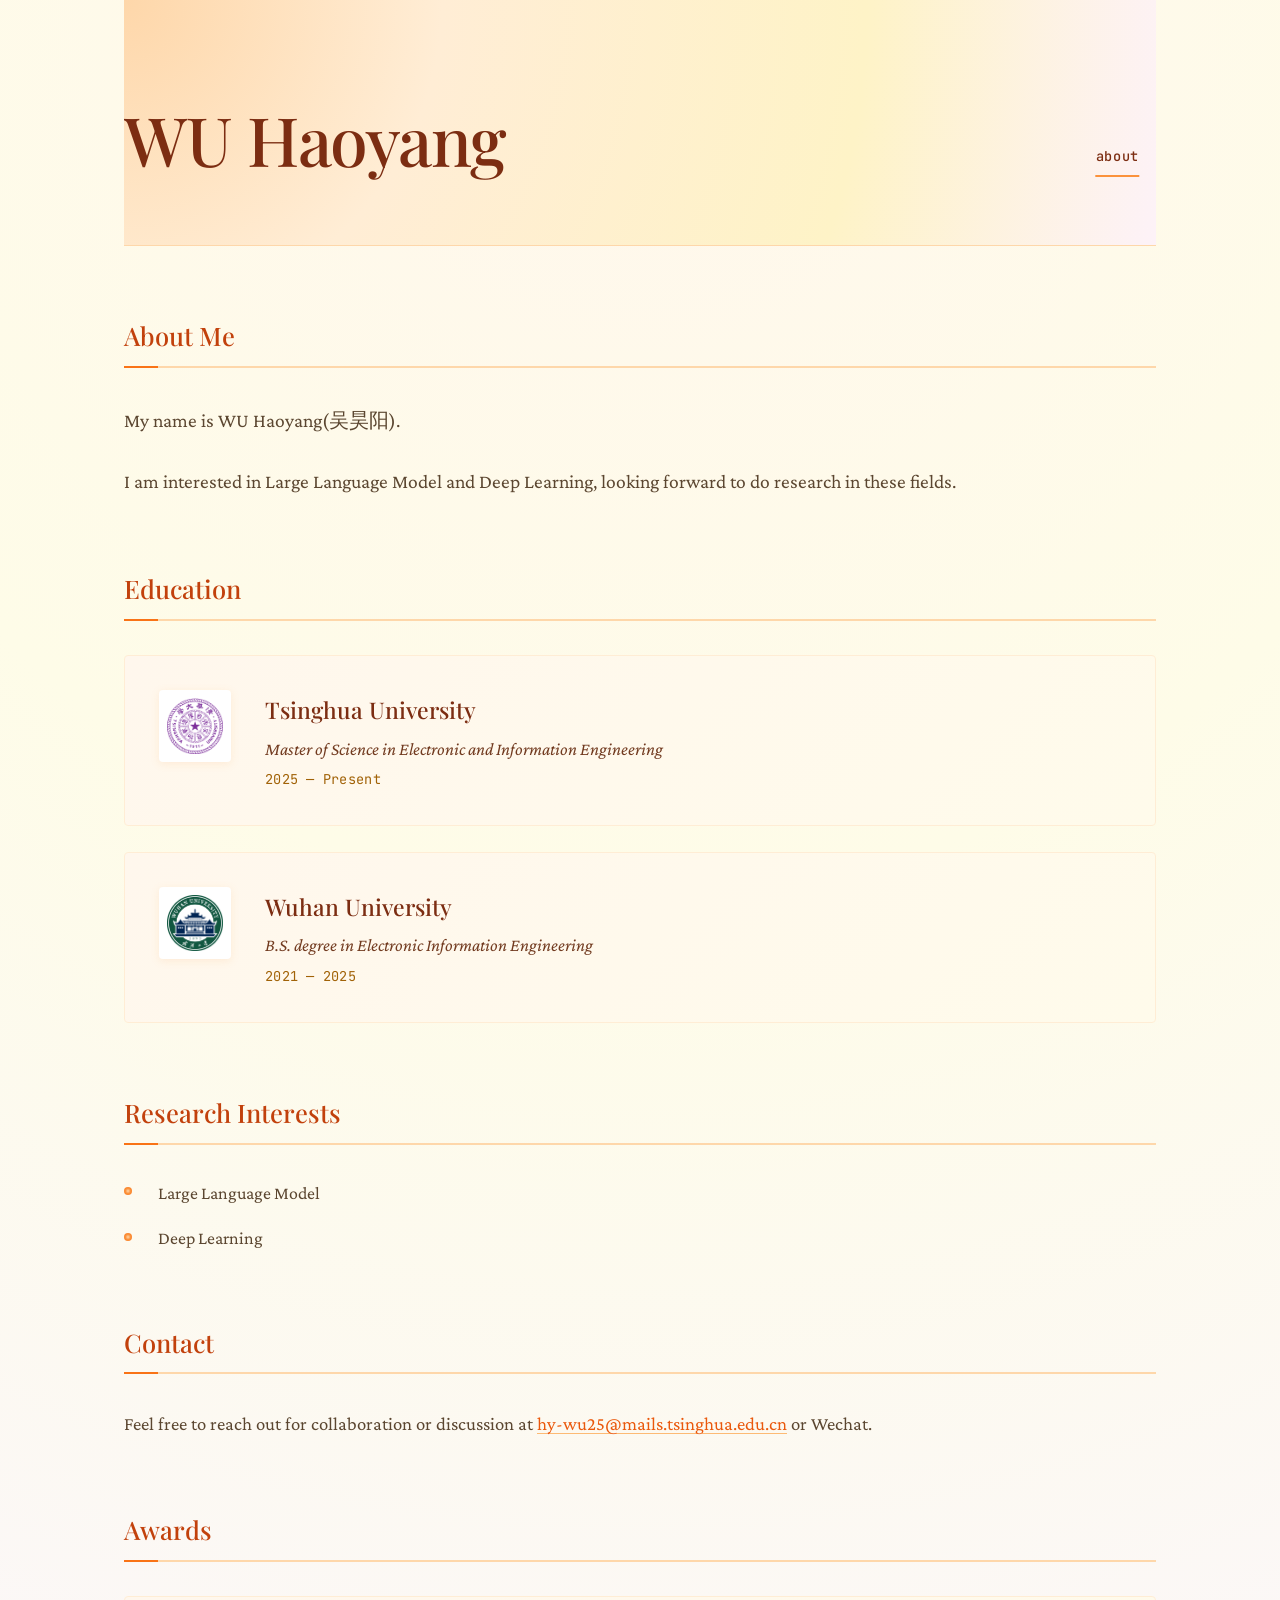
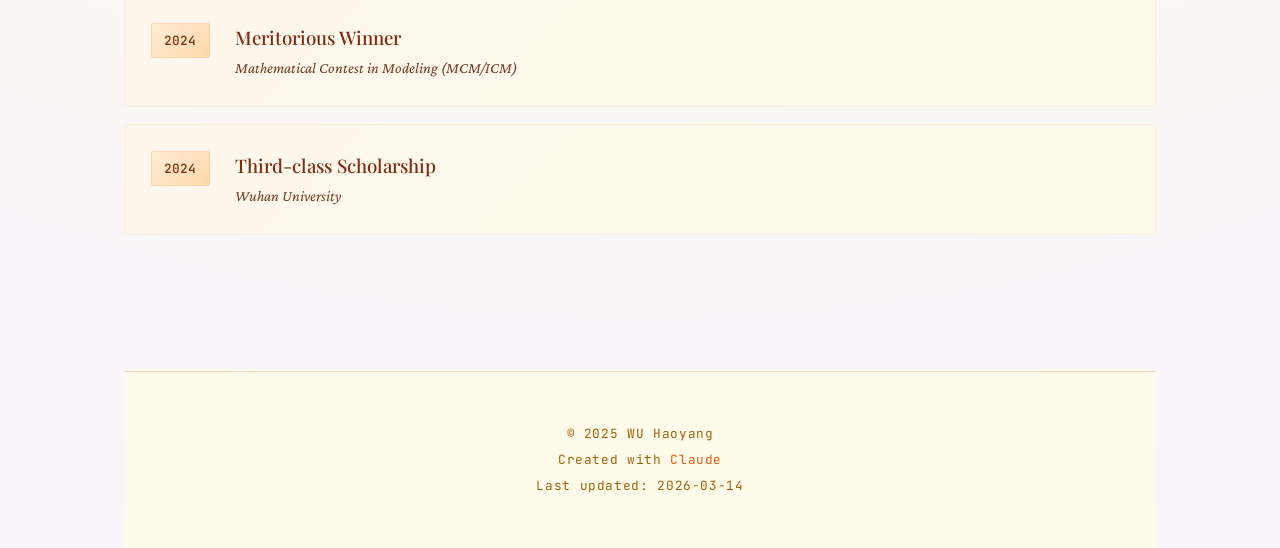
==== commit 3279b397: "更新了页面信息" ====
--- a/index.html
+++ b/index.html
@@ -31,11 +31,11 @@
                 <p>
                     My name is WU Haoyang(吴昊阳).
                 </p>
+                <!-- <p>
+                    I am a first-year master's student at Shenzhen International Graduate School, <a href="https://www.tsinghua.edu.cn/">Tsinghua University</a>, majoring in Electronic Information. Before that, I received my B.S. degree in the Electronic Information School, <a href="https://www.whu.edu.cn/">Wuhan University</a> in 2025. 
+                </p> -->
                 <p>
-                    I am a first-year master's student at Shenzhen International Graduate School, <a href="https://www.tsinghua.edu.cn/">Tsinghua University</a>, majoring in Electronic Information.
-                </p>
-                <p>
-                    Before that, I received my B.S. degree in the Electronic Information School, <a href="https://www.whu.edu.cn/">Wuhan University</a> in 2025. I enjoy learning, building, and sharing ideas around signal processing, machine learning, and systems.
+                    I am interested in Large Language Model and Deep Learning, looking forward to do research in these fields.
                 </p>
             </section>
 
@@ -77,13 +77,34 @@
 
             <section class="contact">
                 <h2>Contact</h2>
-                <p>Feel free to reach out for collaboration or discussion at <a href="mailto:hy-wu25@mails.tsinghua.edu.cn">hy-wu25@mails.tsinghua.edu.cn</a>.</p>
+                <p>Feel free to reach out for collaboration or discussion at <a href="mailto:hy-wu25@mails.tsinghua.edu.cn">hy-wu25@mails.tsinghua.edu.cn</a> or Wechat.</p>
             </section>
+        
+            <section class="Award">
+                <h2>Awards</h2>
+                <ul class="Award-list">
+                    <li>
+                        <span class="award-year">2024</span>
+                        <div class="award-content">
+                            <span class="award-title">Meritorious Winner</span>
+                            <span class="award-meta">Mathematical Contest in Modeling (MCM/ICM)</span>
+                        </div>
+                    </li>
+                    <li>
+                        <span class="award-year">2024</span>
+                        <div class="award-content">
+                            <span class="award-title">Third-class Scholarship</span>
+                            <span class="award-meta">Wuhan University</span>
+                        </div>
+                    </li>
+                </ul>
+            </section>
+        
         </main>
 
         <footer>
             <p>&copy; 2025 WU Haoyang</p>
-            <p>Created with <a href="https://www.claude.com/"></a>Claude</a></p>
+            <p>Created with <a href="https://www.claude.com/">Claude</a></p>
             <p>Last updated: 2026-03-14</p>
         </footer>
     </div>
--- a/styles.css
+++ b/styles.css
@@ -442,6 +442,103 @@
   display: none;
 }
 
+/* ════════════════════════════════════════════════════════════════════════════
+   Award Section
+   ═══════════════════════════════════════════════════════════════════════════ */
+
+.Award-list {
+  list-style: none;
+  padding: 0;
+  margin: 0;
+  display: grid;
+  gap: var(--space-md);
+}
+
+.Award-list li {
+  position: relative;
+  display: flex;
+  align-items: flex-start;
+  gap: var(--space-lg);
+  padding: var(--space-lg);
+  background: linear-gradient(135deg, var(--paper-warm), var(--paper-cream));
+  border: 1px solid var(--orange-100);
+  border-radius: 4px;
+  transition: all 0.3s var(--ease-out);
+}
+
+.Award-list li::before {
+  content: '';
+  position: absolute;
+  left: 0;
+  top: 0;
+  bottom: 0;
+  width: 3px;
+  background: linear-gradient(180deg, var(--orange-500), var(--orange-300));
+  border-radius: 4px 0 0 4px;
+  opacity: 0;
+  transition: opacity 0.3s ease;
+}
+
+.Award-list li:hover {
+  border-color: var(--orange-200);
+  box-shadow: 0 10px 24px rgba(248, 171, 88, 0.28);
+  transform: translateX(4px);
+}
+
+.Award-list li:hover::before {
+  opacity: 1;
+}
+
+.award-year {
+  flex-shrink: 0;
+  font-family: var(--font-mono);
+  font-size: 0.75rem;
+  font-weight: 500;
+  letter-spacing: 0.02em;
+  color: var(--orange-900);
+  padding: 6px 12px;
+  border-radius: 2px;
+  background: linear-gradient(135deg, var(--orange-100), var(--orange-200));
+  border: 1px solid var(--orange-200);
+}
+
+.award-content {
+  display: flex;
+  flex-direction: column;
+  gap: 4px;
+  padding-top: 2px;
+}
+
+.award-title {
+  font-family: var(--font-display);
+  font-size: 1.1rem;
+  font-weight: 500;
+  color: var(--orange-900);
+  line-height: 1.4;
+}
+
+.award-meta {
+  font-size: 0.9rem;
+  color: var(--brown-700);
+  font-style: italic;
+}
+
+@media (max-width: 480px) {
+  .Award-list li {
+    padding: var(--space-md);
+    gap: var(--space-md);
+  }
+
+  .award-year {
+    font-size: 0.7rem;
+    padding: 4px 8px;
+  }
+
+  .award-title {
+    font-size: 1rem;
+  }
+}
+
 /* ═══════════════════════════════════════════════════════════════════════════
    Contact Section
    ═══════════════════════════════════════════════════════════════════════════ */
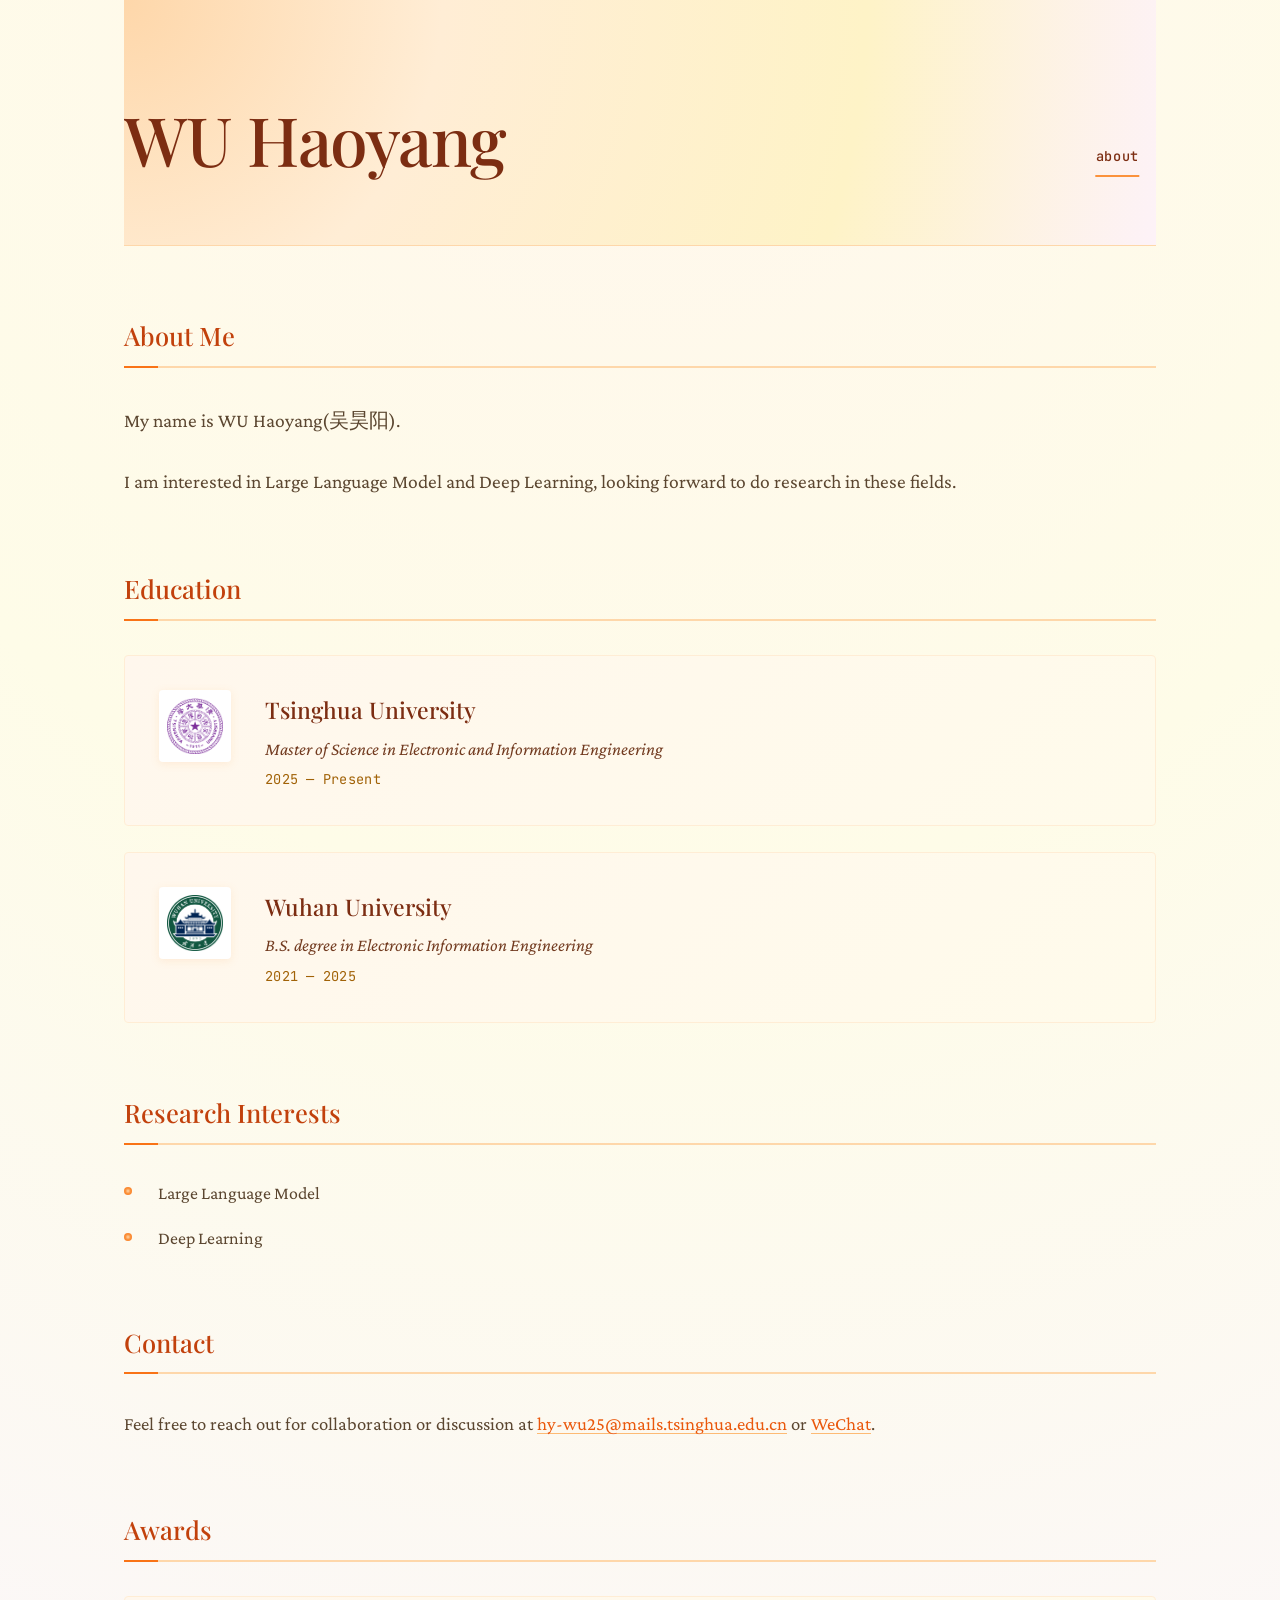
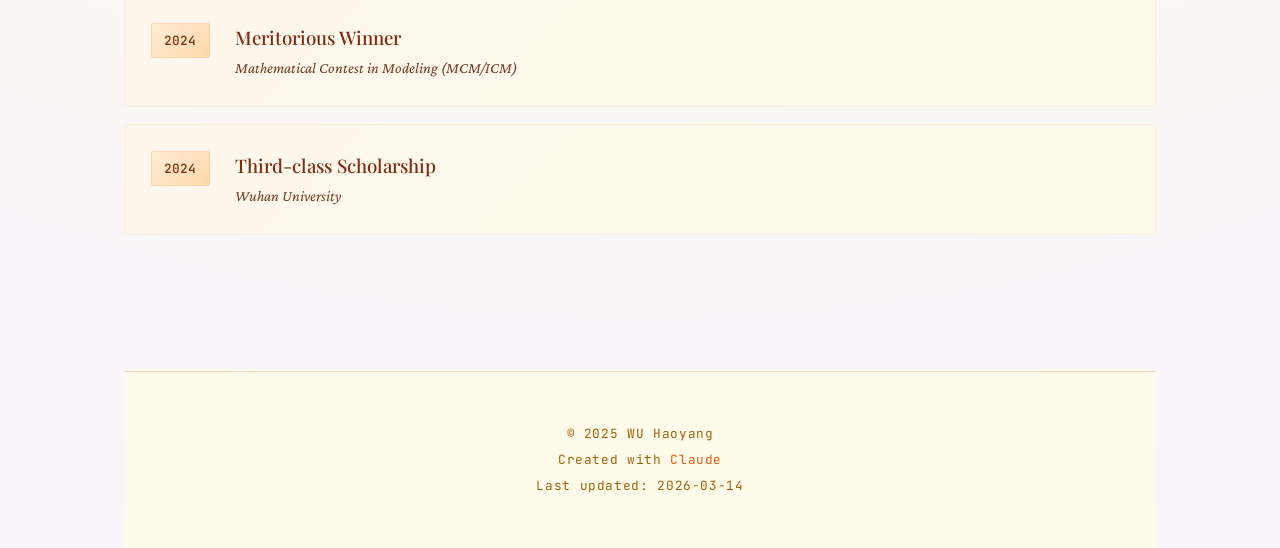
==== commit fd0b2cf0: "添加微信二维码" ====
--- a/index.html
+++ b/index.html
@@ -77,7 +77,7 @@
 
             <section class="contact">
                 <h2>Contact</h2>
-                <p>Feel free to reach out for collaboration or discussion at <a href="mailto:hy-wu25@mails.tsinghua.edu.cn">hy-wu25@mails.tsinghua.edu.cn</a> or Wechat.</p>
+                <p>Feel free to reach out for collaboration or discussion at <a href="mailto:hy-wu25@mails.tsinghua.edu.cn">hy-wu25@mails.tsinghua.edu.cn</a> or <span class="wechat-hover">WeChat<span class="wechat-qr"><img src="images/WeChat.jpg" alt="WeChat QR Code"></span></span>.</p>
             </section>
         
             <section class="Award">
--- a/styles.css
+++ b/styles.css
@@ -546,6 +546,64 @@
 .contact p {
   font-size: 1.1rem;
   color: var(--brown-900);
+}
+
+/* WeChat hover tooltip */
+.wechat-hover {
+  position: relative;
+  color: var(--orange-600);
+  cursor: pointer;
+  text-decoration: underline;
+  text-decoration-color: var(--orange-300);
+  text-underline-offset: 0.15em;
+  text-decoration-thickness: 1px;
+  transition: all 0.2s ease;
+}
+
+.wechat-hover:hover {
+  color: var(--orange-700);
+  text-decoration-color: var(--orange-500);
+  text-decoration-thickness: 2px;
+  background-color: rgba(254, 243, 199, 0.5);
+}
+
+.wechat-qr {
+  position: absolute;
+  bottom: 100%;
+  left: 50%;
+  transform: translateX(-50%);
+  padding: 8px;
+  background: white;
+  border: 1px solid var(--orange-200);
+  border-radius: 8px;
+  box-shadow: 0 10px 30px rgba(0, 0, 0, 0.15);
+  opacity: 0;
+  visibility: hidden;
+  transition: all 0.3s var(--ease-out);
+  z-index: 100;
+  margin-bottom: 10px;
+}
+
+.wechat-qr::after {
+  content: '';
+  position: absolute;
+  top: 100%;
+  left: 50%;
+  transform: translateX(-50%);
+  border: 8px solid transparent;
+  border-top-color: white;
+}
+
+.wechat-qr img {
+  display: block;
+  width: 150px;
+  height: 150px;
+  object-fit: contain;
+}
+
+.wechat-hover:hover .wechat-qr {
+  opacity: 1;
+  visibility: visible;
 }
 
 /* ═══════════════════════════════════════════════════════════════════════════
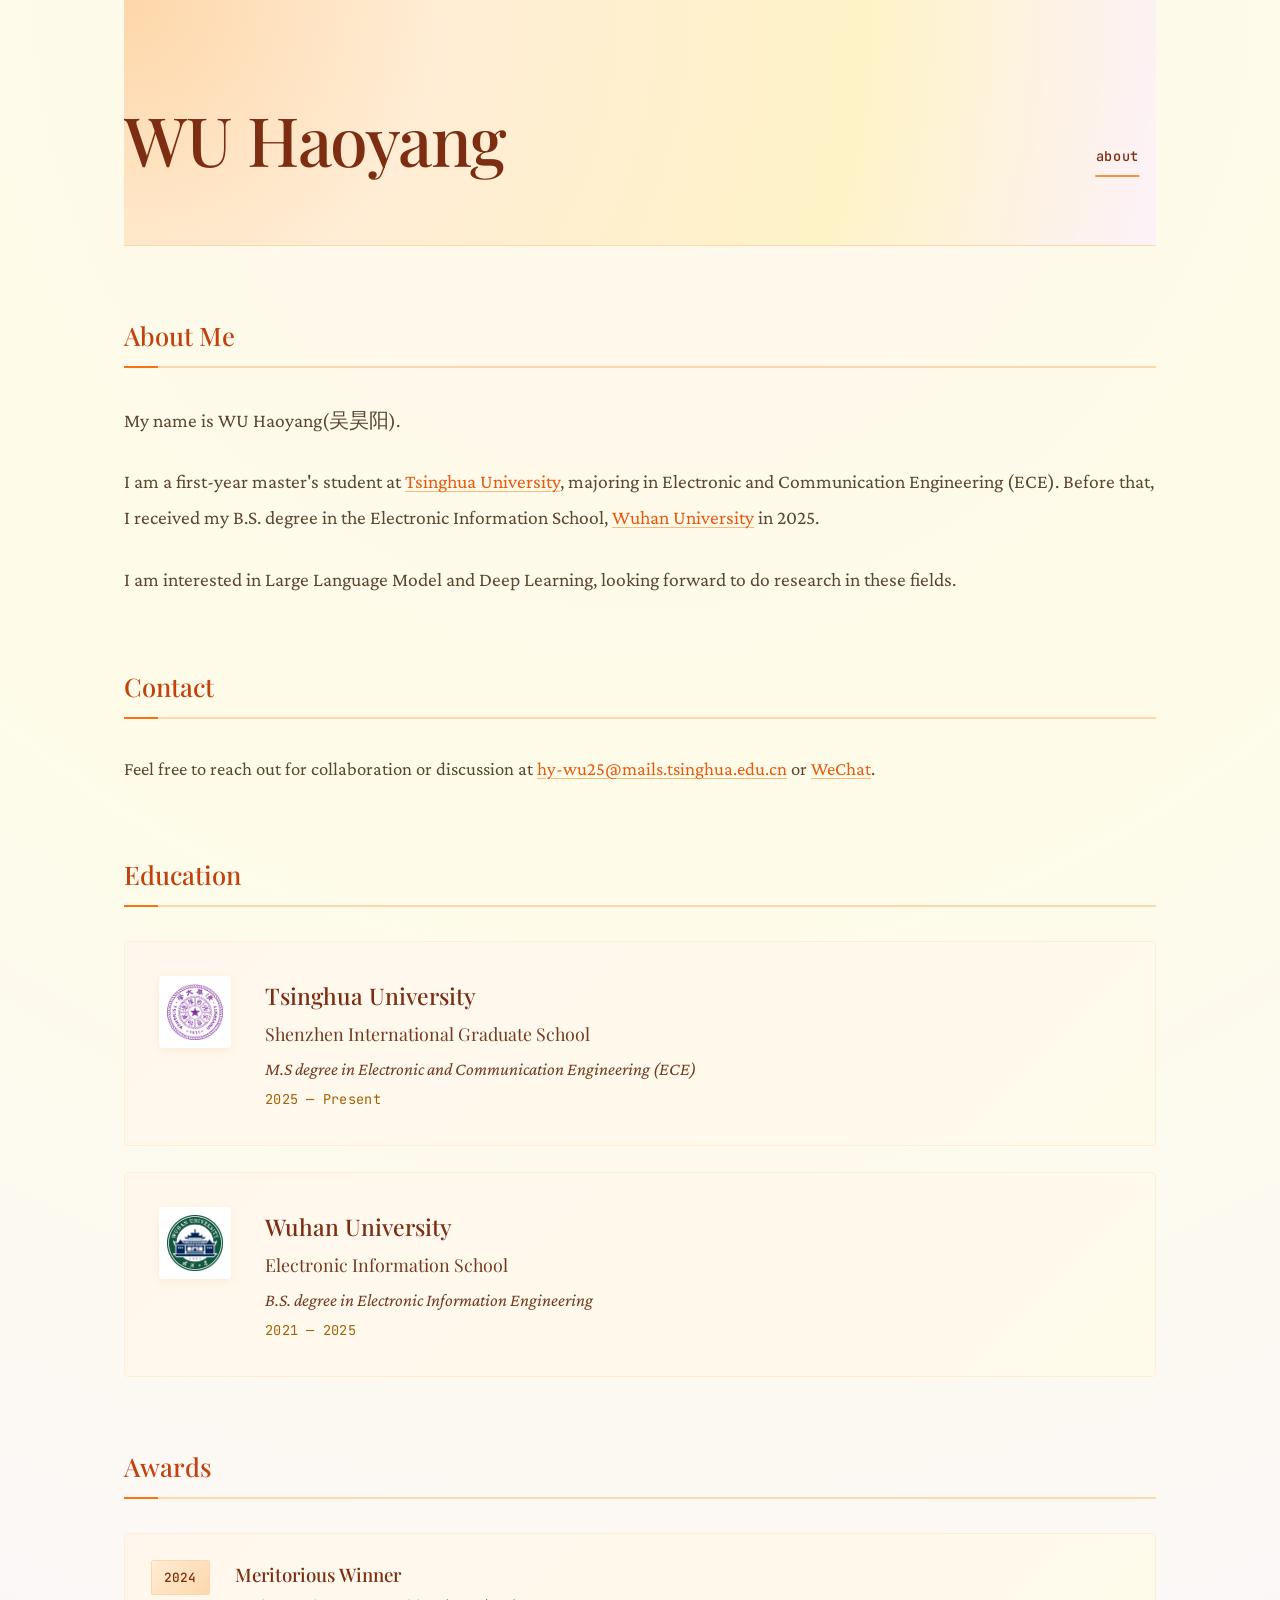
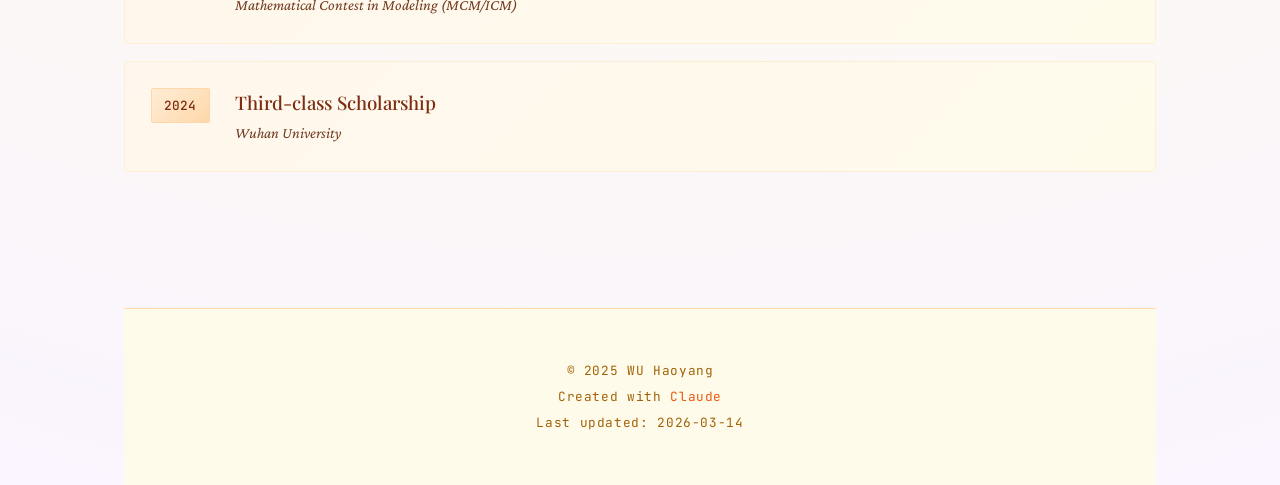
==== commit 666adc21: "add new info" ====
--- a/index.html
+++ b/index.html
@@ -4,7 +4,7 @@
     <meta charset="UTF-8">
     <meta name="viewport" content="width=device-width, initial-scale=1.0">
     <meta name="description" content="WU Haoyang - personal homepage and blog, including education, research interests and notes.">
-    <meta name="keywords" content="WU Haoyang, Wu Haoyang, Tsinghua University, Wuhan University, electronic information">
+    <meta name="keywords" content="WU Haoyang, Wu Haoyang, Tsinghua University, Wuhan University, 吴昊阳">
     <meta name="robots" content="index,follow">
     <link rel="canonical" href="https://karuiwhy.github.io/">
     <title>WU Haoyang</title>
@@ -31,14 +31,17 @@
                 <p>
                     My name is WU Haoyang(吴昊阳).
                 </p>
-                <!-- <p>
-                    I am a first-year master's student at Shenzhen International Graduate School, <a href="https://www.tsinghua.edu.cn/">Tsinghua University</a>, majoring in Electronic Information. Before that, I received my B.S. degree in the Electronic Information School, <a href="https://www.whu.edu.cn/">Wuhan University</a> in 2025. 
-                </p> -->
+                <p>
+                    I am a first-year master's student at <a href="https://www.tsinghua.edu.cn/">Tsinghua University</a>, majoring in Electronic and Communication Engineering (ECE). Before that, I received my B.S. degree in the Electronic Information School, <a href="https://www.whu.edu.cn/">Wuhan University</a> in 2025. 
+                </p>
                 <p>
                     I am interested in Large Language Model and Deep Learning, looking forward to do research in these fields.
                 </p>
             </section>
-
+            <section class="contact">
+                <h2>Contact</h2>
+                <p>Feel free to reach out for collaboration or discussion at <a href="mailto:hy-wu25@mails.tsinghua.edu.cn">hy-wu25@mails.tsinghua.edu.cn</a> or <span class="wechat-hover">WeChat<span class="wechat-qr"><img src="images/WeChat.jpg" alt="WeChat QR Code"></span></span>.</p>
+            </section>
             <section class="education">
                 <h2>Education</h2>
                 <div class="education-item">
@@ -48,7 +51,8 @@
                         </a>
                         <div class="edu-text">
                             <h3>Tsinghua University</h3>
-                            <p class="degree">Master of Science in Electronic and Information Engineering</p>
+                            <p class="school">Shenzhen International Graduate School</p>
+                            <p class="degree">M.S degree in Electronic and Communication Engineering (ECE)</p>
                             <p class="date">2025 &mdash; Present</p>
                         </div>
                     </div>
@@ -60,6 +64,7 @@
                         </a>
                         <div class="edu-text">
                             <h3>Wuhan University</h3>
+                            <p class="school">Electronic Information School</p>
                             <p class="degree">B.S. degree in Electronic Information Engineering</p>
                             <p class="date">2021 &mdash; 2025</p>
                         </div>
@@ -67,18 +72,15 @@
                 </div>
             </section>
 
-            <section class="research">
+            <!-- <section class="research">
                 <h2>Research Interests</h2>
                 <ul class="research-list">
                     <li>Large Language Model</li>
                     <li>Deep Learning</li>
                 </ul>
-            </section>
+            </section> -->
 
-            <section class="contact">
-                <h2>Contact</h2>
-                <p>Feel free to reach out for collaboration or discussion at <a href="mailto:hy-wu25@mails.tsinghua.edu.cn">hy-wu25@mails.tsinghua.edu.cn</a> or <span class="wechat-hover">WeChat<span class="wechat-qr"><img src="images/WeChat.jpg" alt="WeChat QR Code"></span></span>.</p>
-            </section>
+
         
             <section class="Award">
                 <h2>Awards</h2>
--- a/styles.css
+++ b/styles.css
@@ -392,6 +392,13 @@
   font-size: 1.35rem;
   font-weight: 500;
   color: var(--orange-900);
+  margin-bottom: var(--space-xs);
+}
+
+.edu-text .school {
+  font-family: var(--font-display);
+  font-size: 1.05rem;
+  color: var(--brown-700);
   margin-bottom: var(--space-xs);
 }
 
